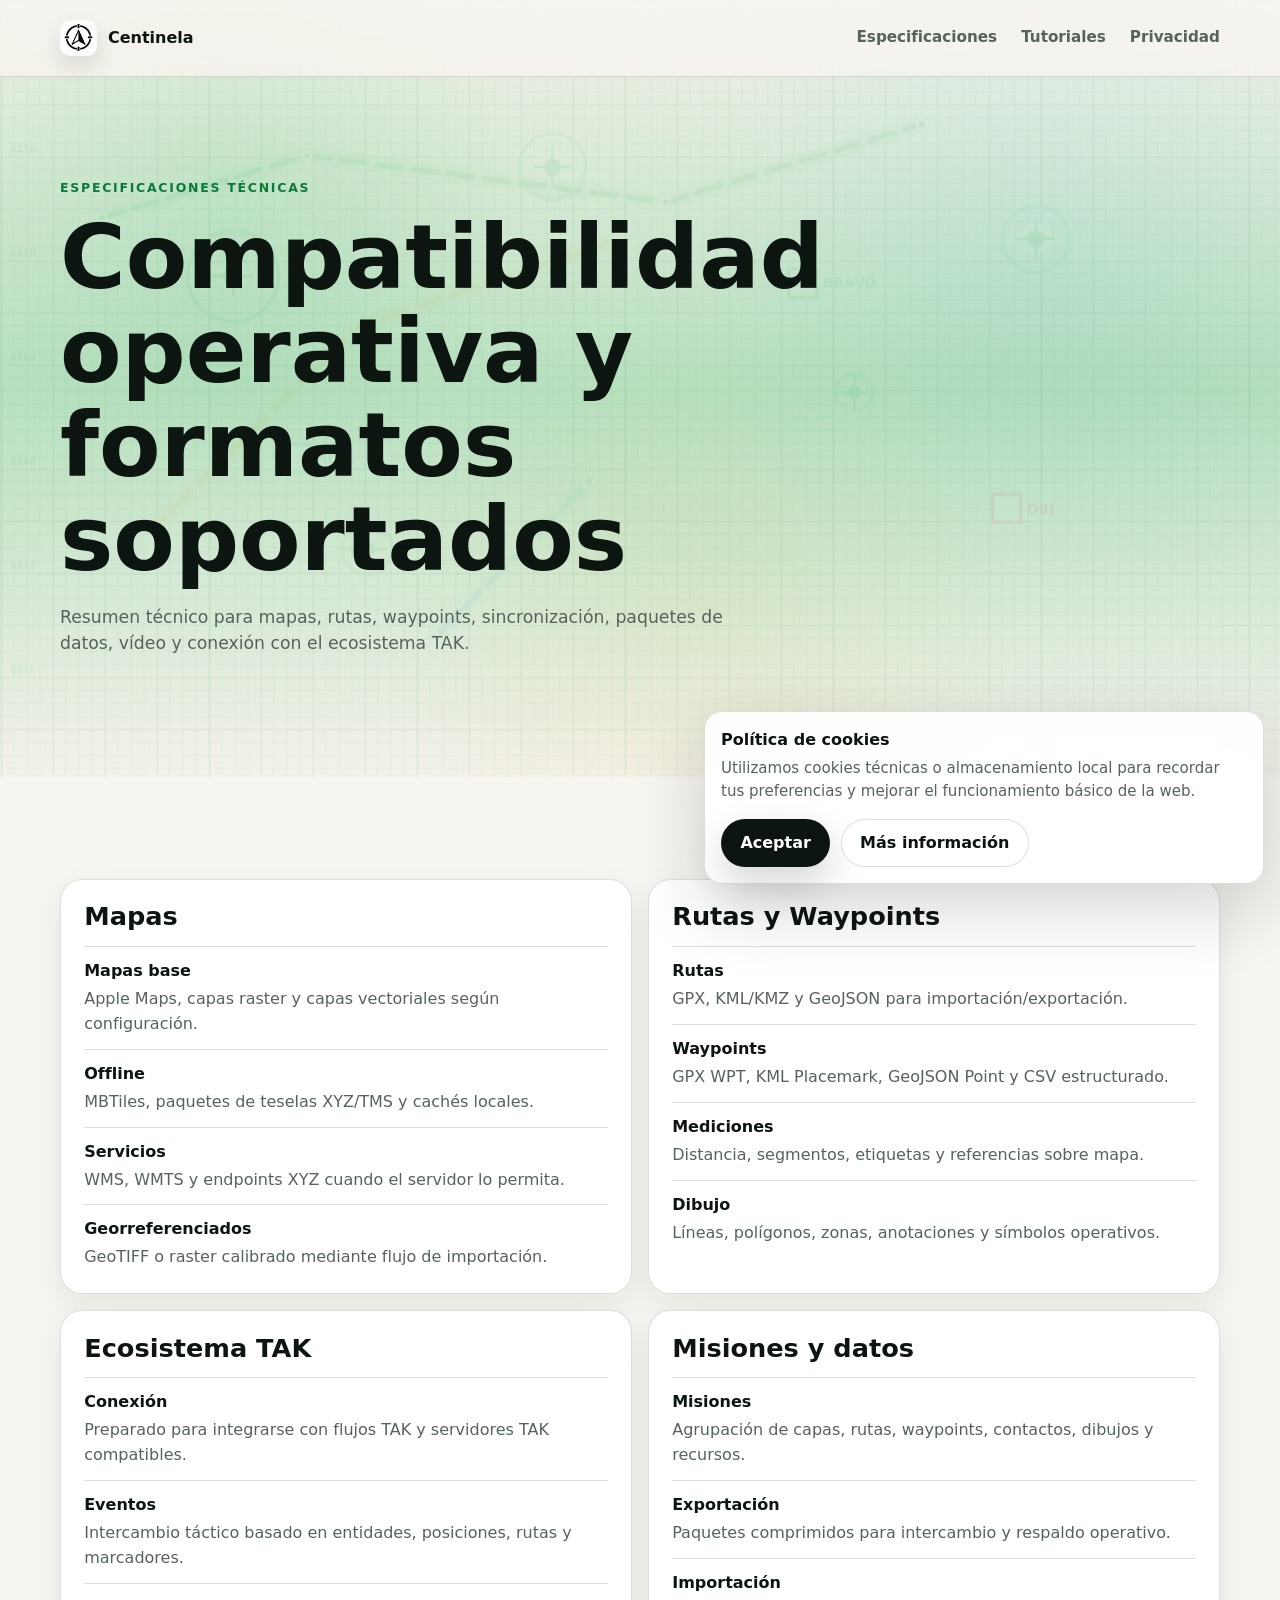
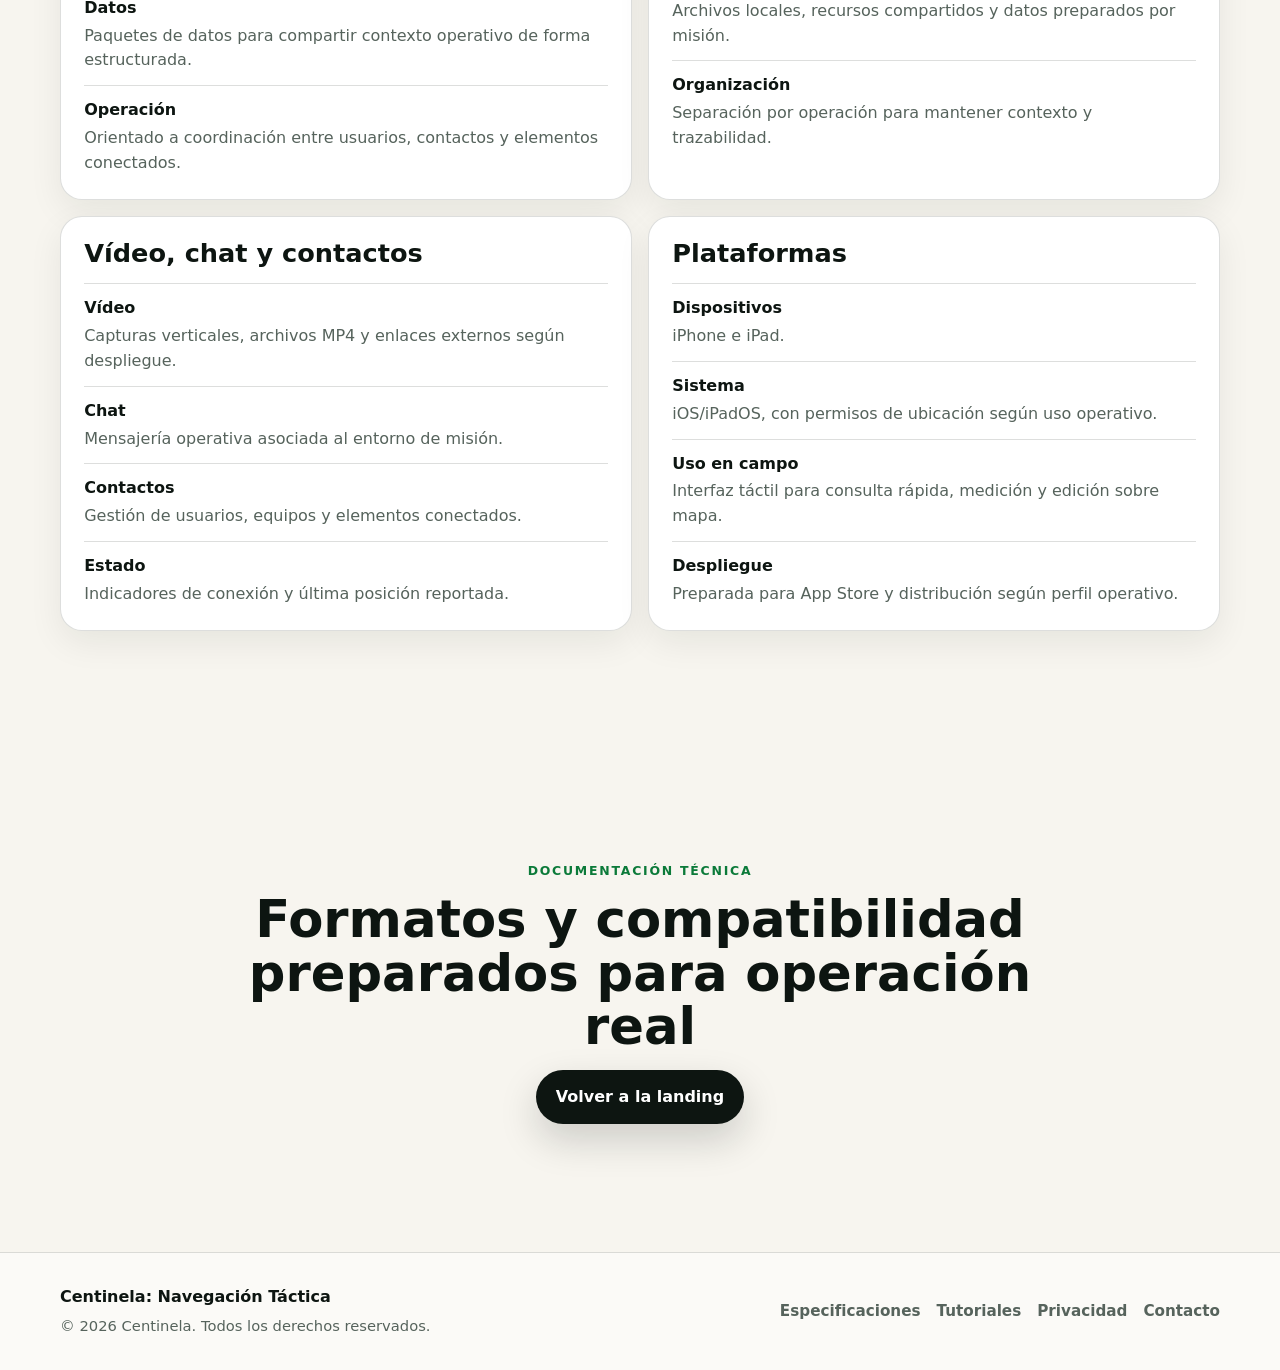
==== especificaciones.html @ a1e735e9 "Add cookie notice and mobile navigation" ====
<!doctype html>
<html lang="es">
  <head>
    <meta charset="utf-8" />
    <meta name="viewport" content="width=device-width, initial-scale=1" />
    <meta name="theme-color" content="#f7f5ef" />
    <title>Especificaciones técnicas | Centinela: Navegación Táctica</title>
    <meta
      name="description"
      content="Formatos de mapas, rutas, waypoints, paquetes de datos, vídeo, sincronización y conexión con el ecosistema TAK en Centinela."
    />
    <meta property="og:title" content="Especificaciones técnicas de Centinela" />
    <meta
      property="og:description"
      content="Compatibilidad técnica de mapas, rutas, waypoints, datos tácticos y ecosistema TAK."
    />
    <meta property="og:type" content="website" />
    <meta property="og:image" content="assets/images/centinela-app-icon.png" />
    <meta property="og:locale" content="es_ES" />
    <link rel="icon" href="assets/images/centinela-app-icon.png" type="image/png" />
    <link rel="apple-touch-icon" href="assets/icons/apple-touch-icon.png" />
    <link rel="stylesheet" href="styles.css" />
  </head>
  <body>
    <a class="skip-link" href="#contenido">Saltar al contenido principal</a>

    <header class="site-header">
      <nav class="nav shell" aria-label="Navegación principal">
        <a class="brand" href="index.html#inicio" aria-label="Centinela, inicio">
          <img src="assets/images/centinela-app-icon.png" alt="" />
          <span>Centinela</span>
        </a>
        <button class="menu-toggle" type="button" aria-controls="primary-navigation" aria-expanded="false">
          <span></span>
          <span></span>
          <span></span>
          <span class="visually-hidden">Abrir menú</span>
        </button>
        <div class="nav-links" id="primary-navigation">
          <a href="especificaciones.html" aria-current="page">Especificaciones</a>
          <a href="tutoriales.html">Tutoriales</a>
          <a href="privacidad.html">Privacidad</a>
        </div>
      </nav>
    </header>

    <main id="contenido">
      <section class="spec-hero" aria-labelledby="spec-title">
        <canvas id="tactical-grid" class="tactical-grid" aria-hidden="true"></canvas>
        <div class="hero-map" aria-hidden="true"></div>
        <div class="scanline" aria-hidden="true"></div>
        <div class="shell spec-hero-layout">
          <p class="eyebrow">Especificaciones técnicas</p>
          <h1 id="spec-title">Compatibilidad operativa y formatos soportados</h1>
          <p>
            Resumen técnico para mapas, rutas, waypoints, sincronización, paquetes de datos,
            vídeo y conexión con el ecosistema TAK.
          </p>
        </div>
      </section>

      <section class="section">
        <div class="shell specs-grid">
          <article class="spec-card">
            <h2>Mapas</h2>
            <dl>
              <div><dt>Mapas base</dt><dd>Apple Maps, capas raster y capas vectoriales según configuración.</dd></div>
              <div><dt>Offline</dt><dd>MBTiles, paquetes de teselas XYZ/TMS y cachés locales.</dd></div>
              <div><dt>Servicios</dt><dd>WMS, WMTS y endpoints XYZ cuando el servidor lo permita.</dd></div>
              <div><dt>Georreferenciados</dt><dd>GeoTIFF o raster calibrado mediante flujo de importación.</dd></div>
            </dl>
          </article>

          <article class="spec-card">
            <h2>Rutas y Waypoints</h2>
            <dl>
              <div><dt>Rutas</dt><dd>GPX, KML/KMZ y GeoJSON para importación/exportación.</dd></div>
              <div><dt>Waypoints</dt><dd>GPX WPT, KML Placemark, GeoJSON Point y CSV estructurado.</dd></div>
              <div><dt>Mediciones</dt><dd>Distancia, segmentos, etiquetas y referencias sobre mapa.</dd></div>
              <div><dt>Dibujo</dt><dd>Líneas, polígonos, zonas, anotaciones y símbolos operativos.</dd></div>
            </dl>
          </article>

          <article class="spec-card">
            <h2>Ecosistema TAK</h2>
            <dl>
              <div><dt>Conexión</dt><dd>Preparado para integrarse con flujos TAK y servidores TAK compatibles.</dd></div>
              <div><dt>Eventos</dt><dd>Intercambio táctico basado en entidades, posiciones, rutas y marcadores.</dd></div>
              <div><dt>Datos</dt><dd>Paquetes de datos para compartir contexto operativo de forma estructurada.</dd></div>
              <div><dt>Operación</dt><dd>Orientado a coordinación entre usuarios, contactos y elementos conectados.</dd></div>
            </dl>
          </article>

          <article class="spec-card">
            <h2>Misiones y datos</h2>
            <dl>
              <div><dt>Misiones</dt><dd>Agrupación de capas, rutas, waypoints, contactos, dibujos y recursos.</dd></div>
              <div><dt>Exportación</dt><dd>Paquetes comprimidos para intercambio y respaldo operativo.</dd></div>
              <div><dt>Importación</dt><dd>Archivos locales, recursos compartidos y datos preparados por misión.</dd></div>
              <div><dt>Organización</dt><dd>Separación por operación para mantener contexto y trazabilidad.</dd></div>
            </dl>
          </article>

          <article class="spec-card">
            <h2>Vídeo, chat y contactos</h2>
            <dl>
              <div><dt>Vídeo</dt><dd>Capturas verticales, archivos MP4 y enlaces externos según despliegue.</dd></div>
              <div><dt>Chat</dt><dd>Mensajería operativa asociada al entorno de misión.</dd></div>
              <div><dt>Contactos</dt><dd>Gestión de usuarios, equipos y elementos conectados.</dd></div>
              <div><dt>Estado</dt><dd>Indicadores de conexión y última posición reportada.</dd></div>
            </dl>
          </article>

          <article class="spec-card">
            <h2>Plataformas</h2>
            <dl>
              <div><dt>Dispositivos</dt><dd>iPhone e iPad.</dd></div>
              <div><dt>Sistema</dt><dd>iOS/iPadOS, con permisos de ubicación según uso operativo.</dd></div>
              <div><dt>Uso en campo</dt><dd>Interfaz táctil para consulta rápida, medición y edición sobre mapa.</dd></div>
              <div><dt>Despliegue</dt><dd>Preparada para App Store y distribución según perfil operativo.</dd></div>
            </dl>
          </article>
        </div>
      </section>

      <section class="final-cta">
        <div class="shell">
          <p class="eyebrow">Documentación técnica</p>
          <h2>Formatos y compatibilidad preparados para operación real</h2>
          <a class="button button-primary" href="index.html#inicio">Volver a la landing</a>
        </div>
      </section>
    </main>

    <footer class="site-footer" id="contacto">
      <div class="shell footer-grid">
        <div>
          <strong>Centinela: Navegación Táctica</strong>
          <p>© <span id="copyright-year"></span> Centinela. Todos los derechos reservados.</p>
        </div>
        <nav aria-label="Enlaces de pie de página">
          <a href="especificaciones.html">Especificaciones</a>
          <a href="tutoriales.html">Tutoriales</a>
          <a href="privacidad.html">Privacidad</a>
          <a href="mailto:contacto@example.com">Contacto</a>
        </nav>
      </div>
    </footer>

    <script src="script.js"></script>
  </body>
</html>
---- styles.css ----
:root {
  color-scheme: light;
  --bg: #f7f5ef;
  --surface: rgba(255, 255, 255, 0.86);
  --surface-solid: #ffffff;
  --text: #0d1511;
  --muted: #56635c;
  --line: rgba(16, 24, 20, 0.14);
  --green: #19b957;
  --green-dark: #0b7a39;
  --red: #f33452;
  --blue: #43bfe0;
  --yellow: #f1c844;
  --shadow: 0 24px 70px rgba(37, 45, 40, 0.16);
  --radius: 8px;
  --header-height: 76px;
}

* {
  box-sizing: border-box;
}

html {
  scroll-behavior: smooth;
}

body {
  margin: 0;
  background:
    radial-gradient(circle at 12% 0%, rgba(25, 185, 87, 0.14), transparent 28rem),
    radial-gradient(circle at 82% 10%, rgba(67, 191, 224, 0.14), transparent 30rem),
    var(--bg);
  color: var(--text);
  font-family:
    Inter, ui-sans-serif, system-ui, -apple-system, BlinkMacSystemFont, "Segoe UI", sans-serif;
  line-height: 1.55;
  letter-spacing: 0;
}

a {
  color: inherit;
}

button {
  font: inherit;
}

.skip-link {
  position: fixed;
  left: 1rem;
  top: 1rem;
  z-index: 100;
  transform: translateY(-150%);
  border: 1px solid var(--line);
  border-radius: var(--radius);
  background: var(--surface-solid);
  padding: 0.65rem 0.85rem;
}

.skip-link:focus {
  transform: translateY(0);
}

.visually-hidden {
  position: absolute;
  width: 1px;
  height: 1px;
  overflow: hidden;
  clip: rect(0 0 0 0);
  clip-path: inset(50%);
  white-space: nowrap;
}

.shell {
  width: min(1160px, calc(100% - 32px));
  margin-inline: auto;
}

.site-header {
  position: fixed;
  inset: 0 0 auto;
  z-index: 50;
  min-height: var(--header-height);
  border-bottom: 1px solid var(--line);
  background: rgba(247, 245, 239, 0.82);
  backdrop-filter: blur(20px);
}

.nav {
  position: relative;
  display: flex;
  min-height: var(--header-height);
  align-items: center;
  justify-content: space-between;
  gap: 1rem;
}

.brand {
  display: inline-flex;
  align-items: center;
  gap: 0.7rem;
  color: var(--text);
  font-weight: 850;
  text-decoration: none;
}

.brand img {
  width: 2.3rem;
  height: 2.3rem;
  border-radius: 10px;
  box-shadow: 0 10px 22px rgba(16, 24, 20, 0.12);
}

.nav-links {
  display: inline-flex;
  align-items: center;
  gap: clamp(0.8rem, 2vw, 1.5rem);
}

.nav-links a,
.site-footer a {
  color: var(--muted);
  font-size: 0.95rem;
  font-weight: 650;
  text-decoration: none;
}

.nav-links a:hover,
.site-footer a:hover {
  color: var(--text);
}

.menu-toggle {
  position: relative;
  display: none;
  width: 2.75rem;
  height: 2.75rem;
  align-items: center;
  justify-content: center;
  border: 1px solid var(--line);
  border-radius: 999px;
  background: var(--surface-solid);
  color: var(--text);
  cursor: pointer;
  box-shadow: 0 10px 22px rgba(16, 24, 20, 0.08);
}

.menu-toggle span:not(.visually-hidden) {
  position: absolute;
  width: 1.05rem;
  height: 2px;
  border-radius: 999px;
  background: currentColor;
  transition: transform 180ms ease, opacity 180ms ease;
}

.menu-toggle span:nth-child(1) {
  transform: translateY(-6px);
}

.menu-toggle span:nth-child(3) {
  transform: translateY(6px);
}

.menu-toggle[aria-expanded="true"] span:nth-child(1) {
  transform: rotate(45deg);
}

.menu-toggle[aria-expanded="true"] span:nth-child(2) {
  opacity: 0;
}

.menu-toggle[aria-expanded="true"] span:nth-child(3) {
  transform: rotate(-45deg);
}

.hero {
  position: relative;
  min-height: calc(150svh);
  overflow: hidden;
  padding-top: var(--header-height);
  isolation: isolate;
}

.hero-layout {
  position: static;
  min-height: calc(100svh - var(--header-height));
}


.spec-hero {
  position: relative;
  min-height: 68svh;
  overflow: hidden;
  padding-top: var(--header-height);
  isolation: isolate;
}

.tactical-grid,
.scanline {
  position: absolute;
  inset: 0;
  pointer-events: none;
}

.tactical-grid {
  z-index: -3;
  width: 100%;
  height: 100%;
}

.scanline {
  z-index: -1;
  background: linear-gradient(
    180deg,
    transparent,
    rgba(25, 185, 87, 0.28),
    transparent
  );
  mix-blend-mode: multiply;
  animation: scan 5.5s linear infinite;
}

.hero-map {
  position: absolute;
  inset: 0;
  z-index: -2;
  opacity: 0.9;
  background:
    radial-gradient(circle at 18% 26%, rgba(25, 185, 87, 0.12), transparent 18rem),
    radial-gradient(circle at 82% 36%, rgba(67, 191, 224, 0.1), transparent 22rem),
    radial-gradient(circle at 55% 78%, rgba(241, 200, 68, 0.1), transparent 20rem),
    #f3f1e9;
}

.hero-layout {
  display: grid;
  min-height: calc(100svh - var(--header-height));
  grid-template-columns: minmax(0, 0.95fr) minmax(330px, 0.78fr);
  align-items: center;
  gap: clamp(2rem, 5vw, 5rem);
  padding-block: clamp(4rem, 7vw, 6rem) 3rem;
}

.spec-hero-layout {
  display: grid;
  min-height: calc(68svh - var(--header-height));
  align-content: center;
  padding-block: clamp(4rem, 8vw, 7rem);
}

.spec-hero-layout h1 {
  max-width: 12ch;
}

.spec-hero-layout p:not(.eyebrow) {
  max-width: 62ch;
  color: var(--muted);
  font-size: clamp(1rem, 1.35vw, 1.18rem);
}

.eyebrow {
  margin: 0 0 0.75rem;
  color: var(--green-dark);
  font-size: 0.78rem;
  font-weight: 850;
  letter-spacing: 0.14em;
  text-transform: uppercase;
}

h1,
h2,
h3,
p {
  margin-top: 0;
}

h1,
h2,
h3 {
  line-height: 1.05;
}

h1 {
  max-width: 12ch;
  margin-bottom: 1.1rem;
  font-size: clamp(3.25rem, 7vw, 6.6rem);
  letter-spacing: 0;
}

h2 {
  margin-bottom: 1rem;
  font-size: clamp(2rem, 4vw, 4rem);
}

h3 {
  margin-bottom: 0.55rem;
  font-size: 1.12rem;
}

.hero-lead,
.section-copy p,
.section-heading p {
  color: var(--muted);
  font-size: clamp(1rem, 1.35vw, 1.17rem);
}

.hero-lead {
  max-width: 56ch;
}

.hero-actions {
  display: flex;
  flex-wrap: wrap;
  gap: 0.8rem;
  margin-top: 2rem;
}

.button {
  display: inline-flex;
  min-height: 3rem;
  align-items: center;
  justify-content: center;
  border: 1px solid transparent;
  border-radius: 999px;
  padding: 0.85rem 1.15rem;
  font-weight: 850;
  text-decoration: none;
  transition: transform 180ms ease, box-shadow 180ms ease;
}

.button:hover {
  transform: translateY(-2px);
}

.button:focus-visible,
.tutorial-card:focus-visible,
.menu-toggle:focus-visible,
.cookie-banner a:focus-visible,
.cookie-banner button:focus-visible {
  outline: 3px solid rgba(67, 191, 224, 0.48);
  outline-offset: 4px;
}

.button-primary {
  background: var(--text);
  color: #fff;
  box-shadow: 0 16px 38px rgba(16, 24, 20, 0.18);
}

.button-secondary {
  border-color: var(--line);
  background: var(--surface);
  color: var(--text);
}

.iphone {
  position: relative;
  border: 9px solid #121614;
  border-radius: 48px;
  background: #121614;
  box-shadow: var(--shadow);
}

.iphone::before {
  content: "";
  position: absolute;
  left: 50%;
  top: 0.65rem;
  z-index: 2;
  width: 30%;
  height: 1.45rem;
  border-radius: 999px;
  background: #121614;
  transform: translateX(-50%);
}

.iphone-screen {
  position: relative;
  overflow: hidden;
  min-height: 100%;
  border-radius: 38px;
  background: #f7f5ef;
}

.iphone-large {
  width: min(100%, 410px);
  margin-left: auto;
}

.iphone-large .iphone-screen {
  aspect-ratio: 9 / 19.5;
}

.screenshot-screen {
  display: grid;
  background: #f5f2ea;
}

.hero-video,
.app-screenshot {
  width: 100%;
  height: 100%;
  object-fit: cover;
  object-position: center;
  grid-area: 1 / 1;
}

.hero-video {
  background: #000;
}

.screenshot-fallback {
  display: none;
  grid-area: 1 / 1;
  align-content: center;
  justify-items: center;
  gap: 0.65rem;
  padding: 1.4rem;
  color: var(--text);
  text-align: center;
  background:
    linear-gradient(rgba(12, 122, 57, 0.09) 1px, transparent 1px),
    linear-gradient(90deg, rgba(12, 122, 57, 0.09) 1px, transparent 1px),
    #ece8dc;
  background-size: 32px 32px;
}

.is-missing-video .hero-video {
  display: none;
}

.is-missing-video .screenshot-fallback {
  display: grid;
}

.screenshot-fallback [data-icon] {
  width: 3rem;
  height: 3rem;
}

.screenshot-fallback small {
  max-width: 24ch;
  color: var(--muted);
}

.is-missing-image .app-screenshot {
  display: none;
}

.is-missing-image .screenshot-fallback {
  display: grid;
}

.app-map-screen {
  background:
    linear-gradient(28deg, transparent 0 47%, rgba(255, 255, 255, 0.94) 48% 51%, transparent 52%),
    linear-gradient(100deg, transparent 0 46%, rgba(255, 255, 255, 0.9) 47% 50%, transparent 51%),
    linear-gradient(148deg, transparent 0 45%, rgba(255, 255, 255, 0.74) 46% 49%, transparent 50%),
    linear-gradient(rgba(30, 54, 43, 0.07) 1px, transparent 1px),
    linear-gradient(90deg, rgba(30, 54, 43, 0.07) 1px, transparent 1px),
    #e9e4d8;
  background-size: 430px 430px, 360px 360px, 510px 510px, 36px 36px, 36px 36px, auto;
}

.ios-status {
  position: absolute;
  inset: 1.35rem 1.4rem auto;
  z-index: 3;
  display: flex;
  align-items: center;
  justify-content: space-between;
  color: #020403;
  font-size: 0.95rem;
}

.ios-status strong {
  font-size: 1.25rem;
}

.connection-card {
  position: absolute;
  left: 1rem;
  top: 4.4rem;
  z-index: 2;
  display: grid;
  min-width: 12rem;
  border: 1px solid rgba(16, 24, 20, 0.12);
  border-radius: 14px;
  background: rgba(255, 255, 255, 0.58);
  padding: 0.7rem 0.85rem;
  box-shadow: 0 8px 20px rgba(16, 24, 20, 0.06);
  backdrop-filter: blur(8px);
}

.connection-card strong {
  color: var(--green);
}

.unit {
  position: absolute;
  z-index: 3;
  display: grid;
  justify-items: center;
  gap: 0.25rem;
  font-size: 0.82rem;
}

.unit-enemy {
  right: 24%;
  top: 31%;
}

.unit-team {
  left: 21%;
  top: 56%;
}

.diamond,
.square {
  display: block;
  width: 1.95rem;
  aspect-ratio: 1;
  border: 2px solid #111;
}

.diamond {
  background: var(--red);
  transform: rotate(45deg);
}

.square {
  background: var(--blue);
}

.measure-line {
  position: absolute;
  left: 29%;
  top: 38%;
  z-index: 2;
  width: 2px;
  height: 20%;
  background: var(--red);
  transform: rotate(24deg);
  transform-origin: top;
}

.measure-line::before,
.measure-line::after {
  content: "";
  position: absolute;
  left: 50%;
  width: 0.7rem;
  aspect-ratio: 1;
  border: 3px solid #fff;
  border-radius: 50%;
  background: var(--red);
  transform: translateX(-50%);
}

.measure-line::before {
  top: -0.35rem;
}

.measure-line::after {
  bottom: -0.35rem;
}

.measure-line span {
  position: absolute;
  left: 0.9rem;
  top: 34%;
  color: var(--red);
  font-weight: 900;
  white-space: nowrap;
}

.zone {
  position: absolute;
  right: 20%;
  top: 44%;
  width: 28%;
  height: 20%;
  border: 4px solid var(--green);
  border-radius: 16px 16px 28px 16px;
  background: rgba(25, 185, 87, 0.24);
  transform: rotate(-4deg);
}

.route-yellow {
  position: absolute;
  right: 3%;
  top: 37%;
  width: 32%;
  height: 45%;
  border-right: 4px solid var(--yellow);
  border-bottom: 4px solid var(--yellow);
  border-radius: 0 0 22px 0;
}

.user-point {
  position: absolute;
  left: 52%;
  bottom: 21%;
  z-index: 3;
  width: 1.15rem;
  aspect-ratio: 1;
  border: 3px solid #fff;
  border-radius: 50%;
  background: #7045d9;
  box-shadow: 0 0 0 7px rgba(112, 69, 217, 0.18);
}

.quick-tools {
  position: absolute;
  left: 1rem;
  bottom: 8.2rem;
  z-index: 4;
  display: grid;
  width: 70%;
  grid-template-columns: repeat(2, 1fr);
  gap: 0.65rem;
}

.quick-tools button {
  display: grid;
  gap: 0.2rem;
  border: 0;
  background: transparent;
  color: #070a08;
  font-weight: 850;
}

.quick-tools button:last-child {
  grid-column: 1 / 3;
  justify-self: center;
}

.quick-tools [data-icon] {
  width: 2.2rem;
  height: 2.2rem;
  margin-inline: auto;
}

.app-tabs {
  position: absolute;
  left: 1.2rem;
  right: 1.2rem;
  bottom: 1.1rem;
  z-index: 5;
  display: grid;
  grid-template-columns: repeat(3, 1fr);
  border-radius: 34px;
  background: rgba(255, 255, 255, 0.78);
  padding: 0.45rem;
  box-shadow: 0 16px 34px rgba(16, 24, 20, 0.12);
  backdrop-filter: blur(18px);
}

.app-tabs span {
  display: grid;
  justify-items: center;
  gap: 0.15rem;
  border-radius: 26px;
  padding: 0.45rem 0.35rem;
  color: #070a08;
  font-size: 0.78rem;
  font-weight: 750;
}

.app-tabs .is-active {
  background: rgba(16, 24, 20, 0.1);
}

.app-tabs [data-icon] {
  width: 1.6rem;
  height: 1.6rem;
}

.section {
  scroll-margin-top: calc(var(--header-height) + 24px);
  padding-block: clamp(4.5rem, 8vw, 7rem);
}

.section-grid {
  display: grid;
  grid-template-columns: minmax(0, 1fr) minmax(280px, 0.72fr);
  align-items: center;
  gap: clamp(2rem, 6vw, 5rem);
}

.section-grid-reverse {
  grid-template-columns: minmax(280px, 0.78fr) minmax(0, 1fr);
}

.section-copy {
  max-width: 760px;
}

.section-heading {
  max-width: 820px;
  margin-bottom: 2rem;
}

.section-heading .button {
  margin-top: 0.8rem;
}

.app-panel {
  display: flex;
  align-items: center;
  gap: 1rem;
  border: 1px solid var(--line);
  border-radius: 24px;
  background: var(--surface);
  padding: 1rem;
  box-shadow: var(--shadow);
}

.app-panel img {
  width: 5rem;
  height: 5rem;
  border-radius: 20px;
}

.app-panel div {
  display: grid;
}

.app-panel strong {
  font-size: 1.35rem;
}

.app-panel span {
  color: var(--muted);
}

.tool-grid {
  display: grid;
  grid-template-columns: repeat(4, minmax(0, 1fr));
  gap: 1rem;
}

.tool-card {
  min-height: 210px;
  border: 1px solid var(--line);
  border-radius: 22px;
  background: var(--surface-solid);
  padding: 1.25rem;
  box-shadow: 0 12px 34px rgba(16, 24, 20, 0.07);
  transition: transform 180ms ease, box-shadow 180ms ease, border-color 180ms ease;
}

.tool-card:hover {
  transform: translateY(-5px);
  border-color: rgba(25, 185, 87, 0.35);
  box-shadow: 0 20px 44px rgba(16, 24, 20, 0.12);
}

.tool-card [data-icon] {
  width: 2.7rem;
  height: 2.7rem;
  margin-bottom: 1.25rem;
}

.tool-card p,
.tutorial-card small,
.site-footer p {
  color: var(--muted);
}

.tutorial-layout {
  display: grid;
  grid-template-columns: minmax(250px, 330px) minmax(0, 1fr);
  align-items: start;
  gap: clamp(1.25rem, 4vw, 3rem);
}

.tutorial-phone {
  position: sticky;
  top: calc(var(--header-height) + 24px);
  width: min(100%, 310px);
  margin-inline: auto;
}

.tutorial-phone .iphone-screen {
  aspect-ratio: 9 / 19.5;
  background: #070a08;
}

.tutorial-screen iframe,
.tutorial-screen video {
  display: block;
  width: 100%;
  height: 100%;
  border: 0;
  object-fit: cover;
}

.tutorial-video-poster {
  position: relative;
  display: block;
  width: 100%;
  height: 100%;
  border: 0;
  background: #070a08;
  cursor: pointer;
  padding: 0;
}

.tutorial-video-poster img {
  display: block;
  width: 100%;
  height: 100%;
  object-fit: cover;
  object-position: center;
}

.tutorial-video-poster::after {
  content: '';
  position: absolute;
  inset: 0;
  background: linear-gradient(180deg, transparent 58%, rgba(0, 0, 0, 0.22));
  pointer-events: none;
}

.tutorial-play-icon {
  position: absolute;
  left: 50%;
  top: 50%;
  z-index: 1;
  display: grid;
  width: 4.8rem;
  height: 4.8rem;
  place-items: center;
  transform: translate(-50%, -50%);
  border: 1px solid rgba(255, 255, 255, 0.72);
  border-radius: 50%;
  background: rgba(12, 18, 15, 0.66);
  box-shadow: 0 18px 46px rgba(0, 0, 0, 0.34);
  backdrop-filter: blur(10px);
}

.tutorial-play-icon::before {
  content: '';
  width: 0;
  height: 0;
  margin-left: 0.25rem;
  border-block: 0.85rem solid transparent;
  border-left: 1.25rem solid #ffffff;
}

.tutorial-video-poster:hover .tutorial-play-icon,
.tutorial-video-poster:focus-visible .tutorial-play-icon {
  background: rgba(12, 122, 57, 0.84);
  transform: translate(-50%, -50%) scale(1.04);
}

.tutorial-video-poster:focus-visible {
  outline: 3px solid rgba(25, 185, 87, 0.65);
  outline-offset: -3px;
}

.tutorial-list {
  display: grid;
  grid-template-columns: repeat(2, minmax(0, 1fr));
  gap: 0.75rem;
}

.tutorial-more {
  display: flex;
  justify-content: center;
  margin-top: 2rem;
}

.tutorial-page {
  position: relative;
  min-height: calc(100svh - var(--header-height));
  overflow: hidden;
  padding-top: var(--header-height);
  isolation: isolate;
}

.tutorial-page-shell {
  display: grid;
  gap: clamp(2rem, 5vw, 4rem);
  padding-block: clamp(3rem, 6vw, 5rem);
}

.tutorial-page-heading {
  max-width: 780px;
  margin-inline: auto;
  text-align: center;
}

.tutorial-page-heading h1 {
  max-width: none;
  margin-inline: auto;
}

.tutorial-page-heading p:not(.eyebrow) {
  max-width: 48ch;
  margin-inline: auto;
  color: var(--muted);
  font-size: clamp(1rem, 1.35vw, 1.17rem);
}

.tutorial-browser {
  display: grid;
  grid-template-columns: minmax(240px, 1fr) minmax(260px, 340px) minmax(240px, 1fr);
  grid-template-areas: "left phone right";
  align-items: center;
  gap: clamp(1rem, 3vw, 2rem);
}

.tutorial-menu {
  display: grid;
  gap: 0.75rem;
}

.tutorial-menu-left {
  grid-area: left;
}

.tutorial-menu-right {
  grid-area: right;
}

.tutorial-player {
  grid-area: phone;
}

.tutorial-player .tutorial-phone {
  position: relative;
  top: auto;
  width: min(100%, 330px);
  margin-inline: auto;
}

.tutorial-card {
  display: grid;
  grid-template-columns: auto 1fr;
  gap: 0.25rem 1rem;
  align-items: center;
  border: 1px solid var(--line);
  min-height: 122px;
  border-radius: 18px;
  background: var(--surface-solid);
  color: var(--text);
  cursor: pointer;
  padding: 0.85rem;
  text-align: left;
  box-shadow: 0 12px 30px rgba(16, 24, 20, 0.07);
  transition: transform 180ms ease, box-shadow 180ms ease, border-color 180ms ease;
}

.tutorial-card:hover {
  transform: translateY(-4px);
  border-color: rgba(25, 185, 87, 0.35);
  box-shadow: 0 18px 40px rgba(16, 24, 20, 0.12);
}

.tutorial-card.is-selected {
  border-color: rgba(25, 185, 87, 0.7);
  background: linear-gradient(135deg, #fff, rgba(25, 185, 87, 0.08));
  box-shadow: 0 18px 42px rgba(25, 185, 87, 0.16);
}

.tutorial-card [data-icon] {
  grid-row: 1 / 4;
  width: 2rem;
  height: 2rem;
}

.tutorial-card strong {
  line-height: 1.18;
  font-size: 0.98rem;
}

.tutorial-card small {
  font-size: 0.86rem;
}

.tutorial-card em {
  color: var(--green-dark);
  font-size: 0.82rem;
  font-style: normal;
  font-weight: 850;
}

.video-placeholder,
.tutorial-placeholder {
  display: grid;
  height: 100%;
  align-content: center;
  justify-items: center;
  gap: 0.7rem;
  padding: 1.5rem;
  background:
    linear-gradient(rgba(255, 255, 255, 0.05) 1px, transparent 1px),
    linear-gradient(90deg, rgba(255, 255, 255, 0.05) 1px, transparent 1px),
    #060908;
  background-size: 30px 30px;
  color: #fff;
  text-align: center;
}

.video-placeholder [data-icon],
.tutorial-placeholder [data-icon] {
  width: 3rem;
  height: 3rem;
  color: #fff;
}

.video-placeholder small,
.tutorial-placeholder small {
  max-width: 24ch;
  color: rgba(255, 255, 255, 0.68);
}

.platform-devices {
  position: relative;
  min-height: 390px;
}

.ipad-mini {
  position: absolute;
  inset: 9% auto auto 0;
  width: 72%;
  height: 280px;
  overflow: hidden;
  border: 10px solid #151816;
  border-radius: 32px;
  background: #151816;
  box-shadow: var(--shadow);
  z-index: 1;
}

.ipad-mini .app-map-screen,
.iphone-small .app-map-screen,
.apple-watch .app-map-screen {
  width: 100%;
  height: 100%;
}

.ipad-screenshot,
.iphone-screenshot,
.watch-screenshot {
  display: block;
  width: 100%;
  height: 100%;
  object-fit: cover;
  object-position: center;
}

.iphone-small {
  position: absolute;
  inset: auto 0 0 auto;
  width: 31%;
  min-width: 150px;
  z-index: 3;
}

.iphone-small .iphone-screen {
  aspect-ratio: 9 / 19.5;
}

.apple-watch {
  position: absolute;
  inset: auto auto 9% 6%;
  width: 29%;
  min-width: 124px;
  max-width: 158px;
  aspect-ratio: 1;
  border: 3px solid #1a1a1a;
  border-radius: 28px;
  background: #1a1a1a;
  box-shadow: var(--shadow), inset 0 0 0 1px rgba(255, 255, 255, 0.1);
  overflow: hidden;
  z-index: 2;
}

.apple-watch::before {
  content: '';
  position: absolute;
  inset: 0;
  z-index: 1;
  border: 4px solid #0d0d0d;
  border-radius: 24px;
  pointer-events: none;
}

.apple-watch-screen {
  position: relative;
  width: 100%;
  height: 100%;
  display: flex;
  align-items: center;
  justify-content: center;
  overflow: hidden;
  background: #111715;
  color: #ffffff;
  font-size: 12px;
  text-align: center;
  border-radius: 24px;
}

.final-cta {
  position: relative;
  overflow: hidden;
  scroll-margin-top: calc(var(--header-height) + 24px);
  padding-block: clamp(5rem, 10vw, 8rem);
  text-align: center;
}

.final-cta img {
  width: 5.5rem;
  height: 5.5rem;
  border-radius: 22px;
  margin-bottom: 1.2rem;
  box-shadow: 0 16px 36px rgba(16, 24, 20, 0.15);
}

.final-cta h2 {
  max-width: 850px;
  margin-inline: auto;
}

.specs-grid {
  display: grid;
  grid-template-columns: repeat(2, minmax(0, 1fr));
  gap: 1rem;
}

.tutorial-hero .spec-hero-layout h1 {
  max-width: 10ch;
}

.tutorial-index {
  padding-bottom: clamp(2.5rem, 5vw, 4rem);
}

.tutorial-category-grid {
  display: grid;
  grid-template-columns: repeat(4, minmax(0, 1fr));
  gap: 1rem;
}

.tutorial-index-card {
  display: grid;
  min-height: 190px;
  align-content: start;
  gap: 0.65rem;
  border: 1px solid var(--line);
  border-radius: 22px;
  background: var(--surface-solid);
  padding: 1.15rem;
  text-decoration: none;
  box-shadow: 0 12px 34px rgba(16, 24, 20, 0.07);
  transition: transform 180ms ease, box-shadow 180ms ease, border-color 180ms ease;
}

.tutorial-index-card:hover {
  transform: translateY(-5px);
  border-color: rgba(25, 185, 87, 0.35);
  box-shadow: 0 20px 44px rgba(16, 24, 20, 0.12);
}

.tutorial-index-card:focus-visible {
  outline: 3px solid rgba(67, 191, 224, 0.48);
  outline-offset: 4px;
}

.tutorial-index-card [data-icon] {
  width: 2.6rem;
  height: 2.6rem;
}

.tutorial-index-card strong {
  font-size: 1.1rem;
  line-height: 1.15;
}

.tutorial-index-card small {
  color: var(--muted);
  font-size: 0.92rem;
}

.tutorial-catalog {
  scroll-margin-top: calc(var(--header-height) + 24px);
}

.tutorial-catalog + .tutorial-catalog {
  padding-top: 0;
}

.tutorial-detail-grid {
  display: grid;
  grid-template-columns: repeat(2, minmax(0, 1fr));
  gap: 1rem;
}

.tutorial-detail-card {
  display: grid;
  grid-template-columns: auto minmax(0, 1fr);
  gap: 1rem;
  border: 1px solid var(--line);
  border-radius: 22px;
  background: var(--surface-solid);
  padding: clamp(1rem, 3vw, 1.45rem);
  box-shadow: 0 12px 34px rgba(16, 24, 20, 0.07);
}

.tutorial-detail-card [data-icon] {
  width: 2.3rem;
  height: 2.3rem;
  margin-top: 0.2rem;
}

.tutorial-detail-card h3 {
  margin-bottom: 0.6rem;
  font-size: clamp(1.2rem, 2vw, 1.55rem);
}

.tutorial-detail-card p:not(.tutorial-tag),
.tutorial-detail-card li {
  color: var(--muted);
}

.tutorial-detail-card ol {
  display: grid;
  gap: 0.45rem;
  margin: 1rem 0 0;
  padding-left: 1.2rem;
}

.tutorial-tag {
  width: fit-content;
  margin-bottom: 0.65rem;
  border: 1px solid rgba(25, 185, 87, 0.26);
  border-radius: 999px;
  background: rgba(25, 185, 87, 0.1);
  color: var(--green-dark);
  padding: 0.2rem 0.55rem;
  font-size: 0.76rem;
  font-weight: 850;
  text-transform: uppercase;
}

.spec-card {
  border: 1px solid var(--line);
  border-radius: 22px;
  background: var(--surface-solid);
  padding: clamp(1rem, 3vw, 1.45rem);
  box-shadow: 0 12px 34px rgba(16, 24, 20, 0.07);
}

.spec-card h2 {
  margin-bottom: 1rem;
  font-size: clamp(1.35rem, 2vw, 1.8rem);
}

.spec-card dl {
  display: grid;
  gap: 0.75rem;
  margin: 0;
}

.spec-card div {
  border-top: 1px solid var(--line);
  padding-top: 0.75rem;
}

.spec-card dt {
  margin-bottom: 0.2rem;
  color: var(--text);
  font-weight: 850;
}

.spec-card dd {
  margin: 0;
  color: var(--muted);
}

.privacy-hero .spec-hero-layout h1 {
  max-width: 11ch;
}

.privacy-layout {
  display: grid;
  grid-template-columns: minmax(0, 1fr);
  gap: 1rem;
  max-width: 900px;
}

.privacy-card h2 {
  margin-bottom: 0.8rem;
  font-size: clamp(1.35rem, 2vw, 1.8rem);
}

.privacy-card p,
.privacy-card li {
  color: var(--muted);
}

.privacy-card p:last-child,
.privacy-card ul:last-child {
  margin-bottom: 0;
}

.privacy-card ul {
  display: grid;
  gap: 0.55rem;
  margin: 1rem 0 0;
  padding-left: 1.2rem;
}

.privacy-updated {
  margin-bottom: 1rem;
  color: var(--green-dark);
  font-size: 0.88rem;
  font-weight: 850;
}

.privacy-note {
  border-color: rgba(25, 185, 87, 0.32);
  background: linear-gradient(135deg, #fff, rgba(25, 185, 87, 0.08));
}

.site-footer {
  border-top: 1px solid var(--line);
  padding-block: 2rem;
  background: rgba(255, 255, 255, 0.5);
}

.footer-grid {
  display: flex;
  align-items: center;
  justify-content: space-between;
  gap: 1rem;
}

.site-footer p {
  margin: 0.35rem 0 0;
  font-size: 0.92rem;
}

.site-footer nav {
  display: flex;
  flex-wrap: wrap;
  gap: 1rem;
}

.cookie-banner {
  position: fixed;
  right: 1rem;
  bottom: 1rem;
  z-index: 80;
  display: grid;
  width: min(560px, calc(100% - 2rem));
  gap: 1rem;
  border: 1px solid var(--line);
  border-radius: 18px;
  background: rgba(255, 255, 255, 0.94);
  padding: 1rem;
  box-shadow: 0 24px 70px rgba(16, 24, 20, 0.18);
  backdrop-filter: blur(18px);
}

.cookie-banner[hidden] {
  display: none;
}

.cookie-banner p {
  margin: 0;
  color: var(--muted);
  font-size: 0.94rem;
}

.cookie-banner strong {
  display: block;
  margin-bottom: 0.25rem;
  color: var(--text);
  font-size: 1rem;
}

.cookie-actions {
  display: flex;
  flex-wrap: wrap;
  gap: 0.65rem;
}

.cookie-actions .button {
  min-height: 2.65rem;
  padding-block: 0.65rem;
}

.reveal {
  opacity: 0;
  transform: translateY(18px);
  transition: opacity 600ms ease, transform 600ms ease;
}

.reveal.is-visible {
  opacity: 1;
  transform: translateY(0);
}

@keyframes scan {
  from {
    transform: translateY(-100%);
  }

  to {
    transform: translateY(100%);
  }
}

[data-icon] {
  display: inline-block;
  color: #050706;
  background: currentColor;
  -webkit-mask: var(--icon) center / contain no-repeat;
  mask: var(--icon) center / contain no-repeat;
}

[data-icon="map"] {
  --icon: url("data:image/svg+xml,%3Csvg viewBox='0 0 64 64' xmlns='http://www.w3.org/2000/svg'%3E%3Cpath d='M8 15l14-7 20 7 14-7v41l-14 7-20-7-14 7V15zm14-7v41m20-34v41' fill='none' stroke='black' stroke-width='5' stroke-linejoin='round'/%3E%3C/svg%3E");
}

[data-icon="layers"] {
  --icon: url("data:image/svg+xml,%3Csvg viewBox='0 0 64 64' xmlns='http://www.w3.org/2000/svg'%3E%3Cpath d='M32 6L7 18l25 12 25-12L32 6zm-18 24l18 9 18-9M14 42l18 9 18-9' fill='none' stroke='black' stroke-width='5' stroke-linecap='round' stroke-linejoin='round'/%3E%3C/svg%3E");
}

[data-icon="record"] {
  --icon: url("data:image/svg+xml,%3Csvg viewBox='0 0 64 64' xmlns='http://www.w3.org/2000/svg'%3E%3Ccircle cx='32' cy='32' r='19' fill='none' stroke='black' stroke-width='6'/%3E%3Ccircle cx='32' cy='32' r='7' fill='black'/%3E%3C/svg%3E");
}

[data-icon="routes"] {
  --icon: url("data:image/svg+xml,%3Csvg viewBox='0 0 64 64' xmlns='http://www.w3.org/2000/svg'%3E%3Cpath d='M18 18c0 8 28 8 28 19' fill='none' stroke='black' stroke-width='5' stroke-linecap='round'/%3E%3Ccircle cx='16' cy='16' r='6' fill='none' stroke='black' stroke-width='5'/%3E%3Ccircle cx='48' cy='46' r='6' fill='none' stroke='black' stroke-width='5'/%3E%3C/svg%3E");
}

[data-icon="waypoint"] {
  --icon: url("data:image/svg+xml,%3Csvg viewBox='0 0 64 64' xmlns='http://www.w3.org/2000/svg'%3E%3Cpath d='M32 13v29' stroke='black' stroke-width='5' stroke-linecap='round'/%3E%3Cellipse cx='32' cy='45' rx='20' ry='8' fill='none' stroke='black' stroke-width='5'/%3E%3Ccircle cx='32' cy='13' r='6' fill='black'/%3E%3C/svg%3E");
}

[data-icon="draw"] {
  --icon: url("data:image/svg+xml,%3Csvg viewBox='0 0 64 64' xmlns='http://www.w3.org/2000/svg'%3E%3Cpath d='M20 52l12-40 12 40M25 36h14' fill='none' stroke='black' stroke-width='6' stroke-linecap='round' stroke-linejoin='round'/%3E%3C/svg%3E");
}

[data-icon="measure"] {
  --icon: url("data:image/svg+xml,%3Csvg viewBox='0 0 64 64' xmlns='http://www.w3.org/2000/svg'%3E%3Crect x='10' y='22' width='44' height='20' rx='4' fill='none' stroke='black' stroke-width='5'/%3E%3Cpath d='M18 22v8m7-8v6m7-6v8m7-8v6m7-6v8' stroke='black' stroke-width='4' stroke-linecap='round'/%3E%3C/svg%3E");
}

[data-icon="video"] {
  --icon: url("data:image/svg+xml,%3Csvg viewBox='0 0 64 64' xmlns='http://www.w3.org/2000/svg'%3E%3Crect x='10' y='18' width='32' height='28' rx='6' fill='none' stroke='black' stroke-width='6'/%3E%3Cpath d='M42 27l12-7v24l-12-7z' fill='black'/%3E%3C/svg%3E");
}

[data-icon="sync"] {
  --icon: url("data:image/svg+xml,%3Csvg viewBox='0 0 64 64' xmlns='http://www.w3.org/2000/svg'%3E%3Cpath d='M49 21a20 20 0 00-31-2l-5 5m0 0h15m-15 0V9m2 34a20 20 0 0031 2l5-5m0 0H36m15 0v15' fill='none' stroke='black' stroke-width='5' stroke-linecap='round' stroke-linejoin='round'/%3E%3C/svg%3E");
}

[data-icon="contacts"] {
  --icon: url("data:image/svg+xml,%3Csvg viewBox='0 0 64 64' xmlns='http://www.w3.org/2000/svg'%3E%3Ccircle cx='24' cy='23' r='7' fill='none' stroke='black' stroke-width='5'/%3E%3Ccircle cx='43' cy='21' r='6' fill='none' stroke='black' stroke-width='5'/%3E%3Cpath d='M10 51c1-10 8-15 15-15s14 5 15 15M35 38c8 0 15 4 17 13' fill='none' stroke='black' stroke-width='5' stroke-linecap='round'/%3E%3C/svg%3E");
}

[data-icon="chat"] {
  --icon: url("data:image/svg+xml,%3Csvg viewBox='0 0 64 64' xmlns='http://www.w3.org/2000/svg'%3E%3Cpath d='M12 29c0-11 9-19 21-19s21 8 21 19-9 19-21 19c-4 0-8-1-11-2L10 53l5-12c-2-3-3-7-3-12z' fill='none' stroke='black' stroke-width='5' stroke-linejoin='round'/%3E%3C/svg%3E");
}

[data-icon="package"] {
  --icon: url("data:image/svg+xml,%3Csvg viewBox='0 0 64 64' xmlns='http://www.w3.org/2000/svg'%3E%3Cpath d='M32 6l22 12v28L32 58 10 46V18L32 6zm0 0v24m22-12L32 30 10 18m12-6l22 12' fill='none' stroke='black' stroke-width='5' stroke-linejoin='round'/%3E%3C/svg%3E");
}

[data-icon="medevac"] {
  --icon: url("data:image/svg+xml,%3Csvg viewBox='0 0 64 64' xmlns='http://www.w3.org/2000/svg'%3E%3Cpath d='M26 8h12v18h18v12H38v18H26V38H8V26h18V8z' fill='black'/%3E%3C/svg%3E");
}

[data-icon="grid"] {
  --icon: url("data:image/svg+xml,%3Csvg viewBox='0 0 64 64' xmlns='http://www.w3.org/2000/svg'%3E%3Cg fill='black'%3E%3Crect x='8' y='8' width='12' height='12' rx='2'/%3E%3Crect x='26' y='8' width='12' height='12' rx='2'/%3E%3Crect x='44' y='8' width='12' height='12' rx='2'/%3E%3Crect x='8' y='26' width='12' height='12' rx='2'/%3E%3Crect x='26' y='26' width='12' height='12' rx='2'/%3E%3Crect x='44' y='26' width='12' height='12' rx='2'/%3E%3Crect x='8' y='44' width='12' height='12' rx='2'/%3E%3Crect x='26' y='44' width='12' height='12' rx='2'/%3E%3Crect x='44' y='44' width='12' height='12' rx='2'/%3E%3C/g%3E%3C/svg%3E");
}

[data-icon="settings"] {
  --icon: url("data:image/svg+xml,%3Csvg viewBox='0 0 64 64' xmlns='http://www.w3.org/2000/svg'%3E%3Cpath d='M28 6h8l3 8 8-2 5 7-5 7 5 6-5 7-8-2-3 8h-8l-3-8-8 2-5-7 5-6-5-7 5-7 8 2 3-8zm4 18a8 8 0 100 16 8 8 0 000-16z' fill='black'/%3E%3C/svg%3E");
}

@media (max-width: 980px) {
  .hero-layout,
  .section-grid,
  .section-grid-reverse,
  .tutorial-layout {
    grid-template-columns: 1fr;
  }

  .specs-grid {
    grid-template-columns: 1fr;
  }

  .tutorial-category-grid,
  .tutorial-detail-grid {
    grid-template-columns: repeat(2, minmax(0, 1fr));
  }

  .iphone-large {
    margin-inline: auto;
  }

  .tool-grid {
    grid-template-columns: repeat(2, minmax(0, 1fr));
  }

  .tutorial-browser {
    grid-template-columns: minmax(0, 1fr) minmax(250px, 330px);
    grid-template-areas:
      "phone phone"
      "left right";
    align-items: start;
  }

  .tutorial-phone {
    position: relative;
    top: auto;
  }

  .menu-toggle {
    display: inline-flex;
  }

  .nav-links {
    position: absolute;
    right: 0;
    top: calc(100% - 0.35rem);
    display: grid;
    width: min(280px, calc(100vw - 24px));
    gap: 0.25rem;
    border: 1px solid var(--line);
    border-radius: 18px;
    background: rgba(255, 255, 255, 0.96);
    padding: 0.55rem;
    box-shadow: 0 22px 56px rgba(16, 24, 20, 0.16);
    opacity: 0;
    pointer-events: none;
    transform: translateY(-8px);
    transition: opacity 180ms ease, transform 180ms ease, visibility 180ms ease;
    visibility: hidden;
  }

  .nav-links.is-open {
    opacity: 1;
    pointer-events: auto;
    transform: translateY(0);
    visibility: visible;
  }

  .nav-links a {
    border-radius: 12px;
    padding: 0.85rem;
  }

  .nav-links a:hover,
  .nav-links a[aria-current="page"] {
    background: rgba(25, 185, 87, 0.1);
  }
}

@media (max-width: 640px) {
  :root {
    --header-height: 68px;
  }

  .shell {
    width: min(100% - 24px, 1160px);
  }

  .brand span {
    max-width: 9.5rem;
    overflow: hidden;
    text-overflow: ellipsis;
    white-space: nowrap;
  }

  h1 {
    font-size: clamp(2.7rem, 15vw, 4.4rem);
  }

  .hero-actions .button {
    width: 100%;
  }

  .cookie-banner {
    right: 0.75rem;
    bottom: 0.75rem;
    width: calc(100% - 1.5rem);
  }

  .cookie-actions .button {
    width: 100%;
  }

  .iphone-large,
  .tutorial-phone {
    width: min(100%, 330px);
  }

  .tool-grid,
  .tutorial-list,
  .tutorial-menu,
  .tutorial-category-grid,
  .tutorial-detail-grid {
    grid-template-columns: 1fr;
  }

  .tutorial-browser {
    grid-template-columns: 1fr;
    grid-template-areas:
      "phone"
      "left"
      "right";
  }

  .tutorial-index-card {
    min-height: auto;
  }

  .tutorial-detail-card {
    grid-template-columns: 1fr;
  }

  .tool-card {
    min-height: auto;
  }

  .platform-devices {
    min-height: 390px;
  }

  .ipad-mini {
    width: 84%;
    height: 232px;
  }

  .iphone-small {
    width: 37%;
    min-width: 132px;
  }

  .apple-watch {
    inset: auto auto 22% 0;
    width: 34%;
    min-width: 118px;
  }

  .footer-grid {
    align-items: flex-start;
    flex-direction: column;
  }
}

@media (prefers-reduced-motion: reduce) {
  *,
  *::before,
  *::after {
    scroll-behavior: auto !important;
    transition-duration: 0.01ms !important;
    animation-duration: 0.01ms !important;
  }
}
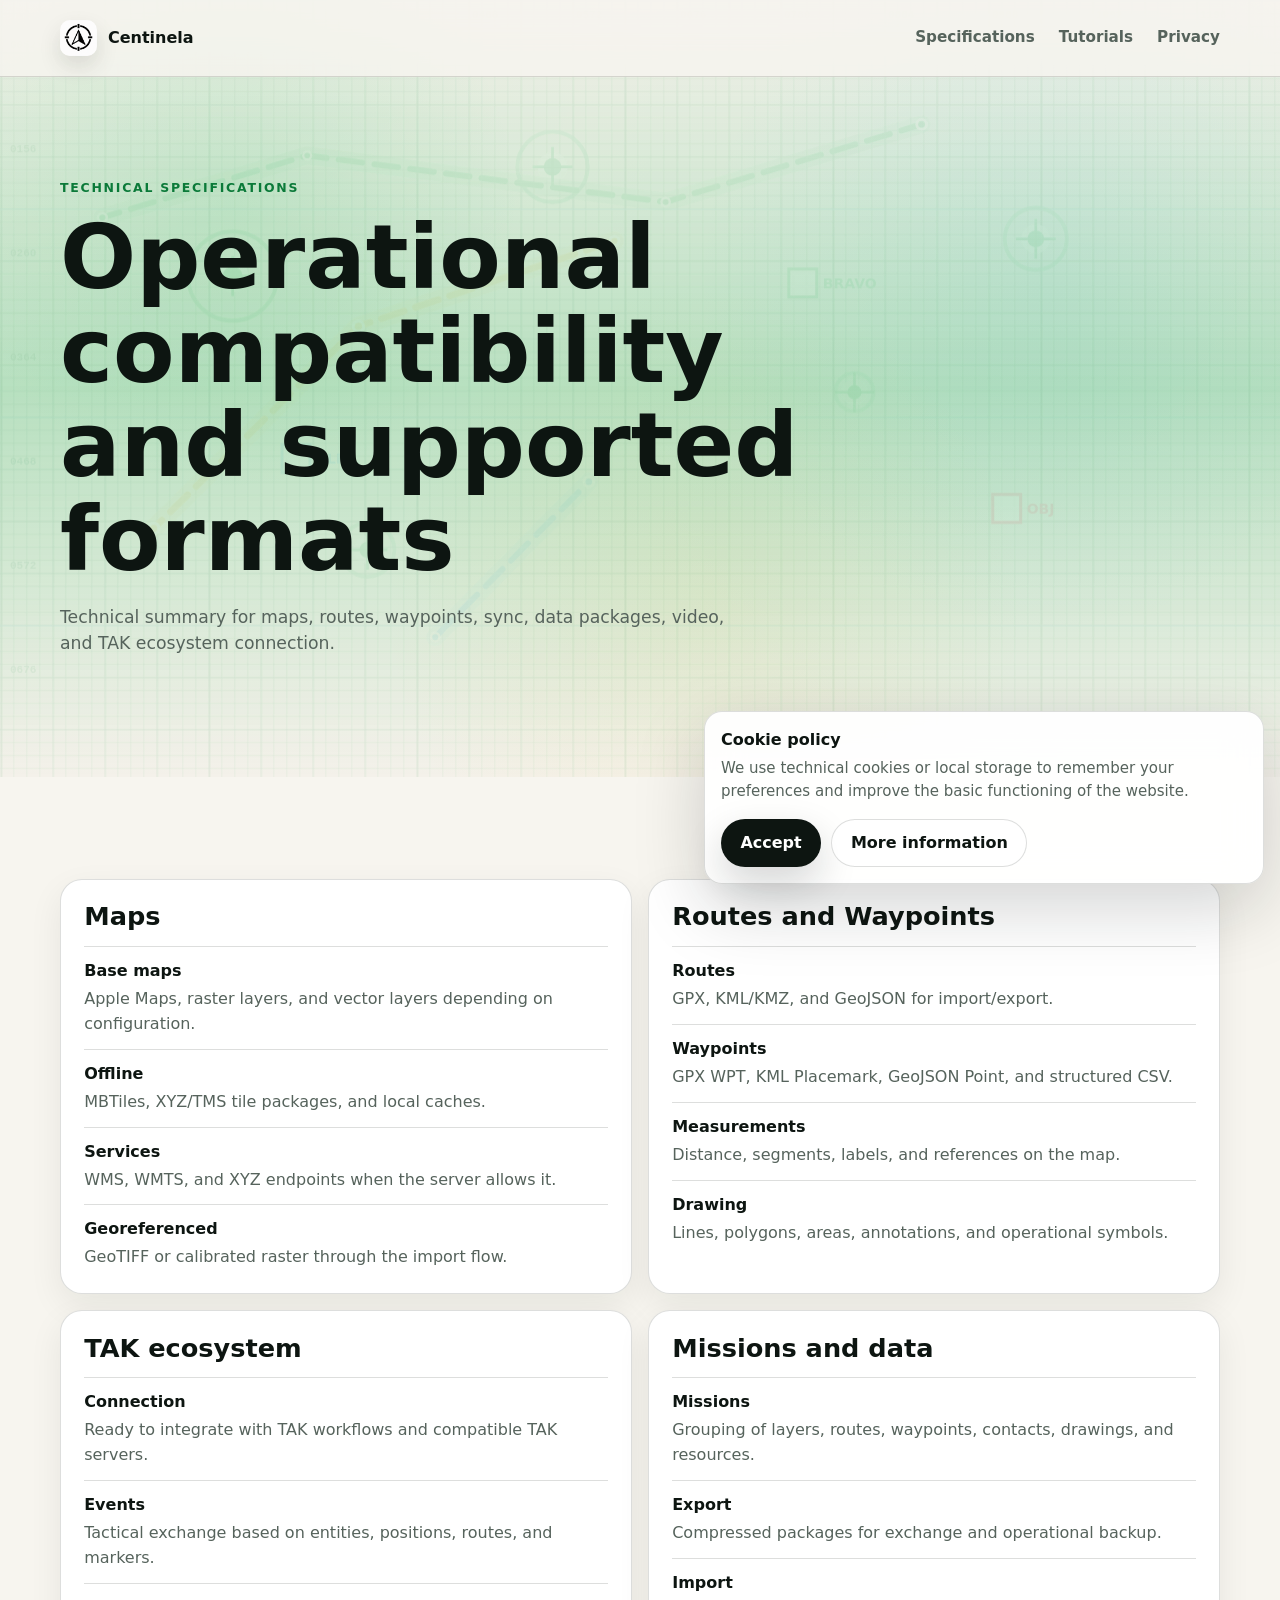
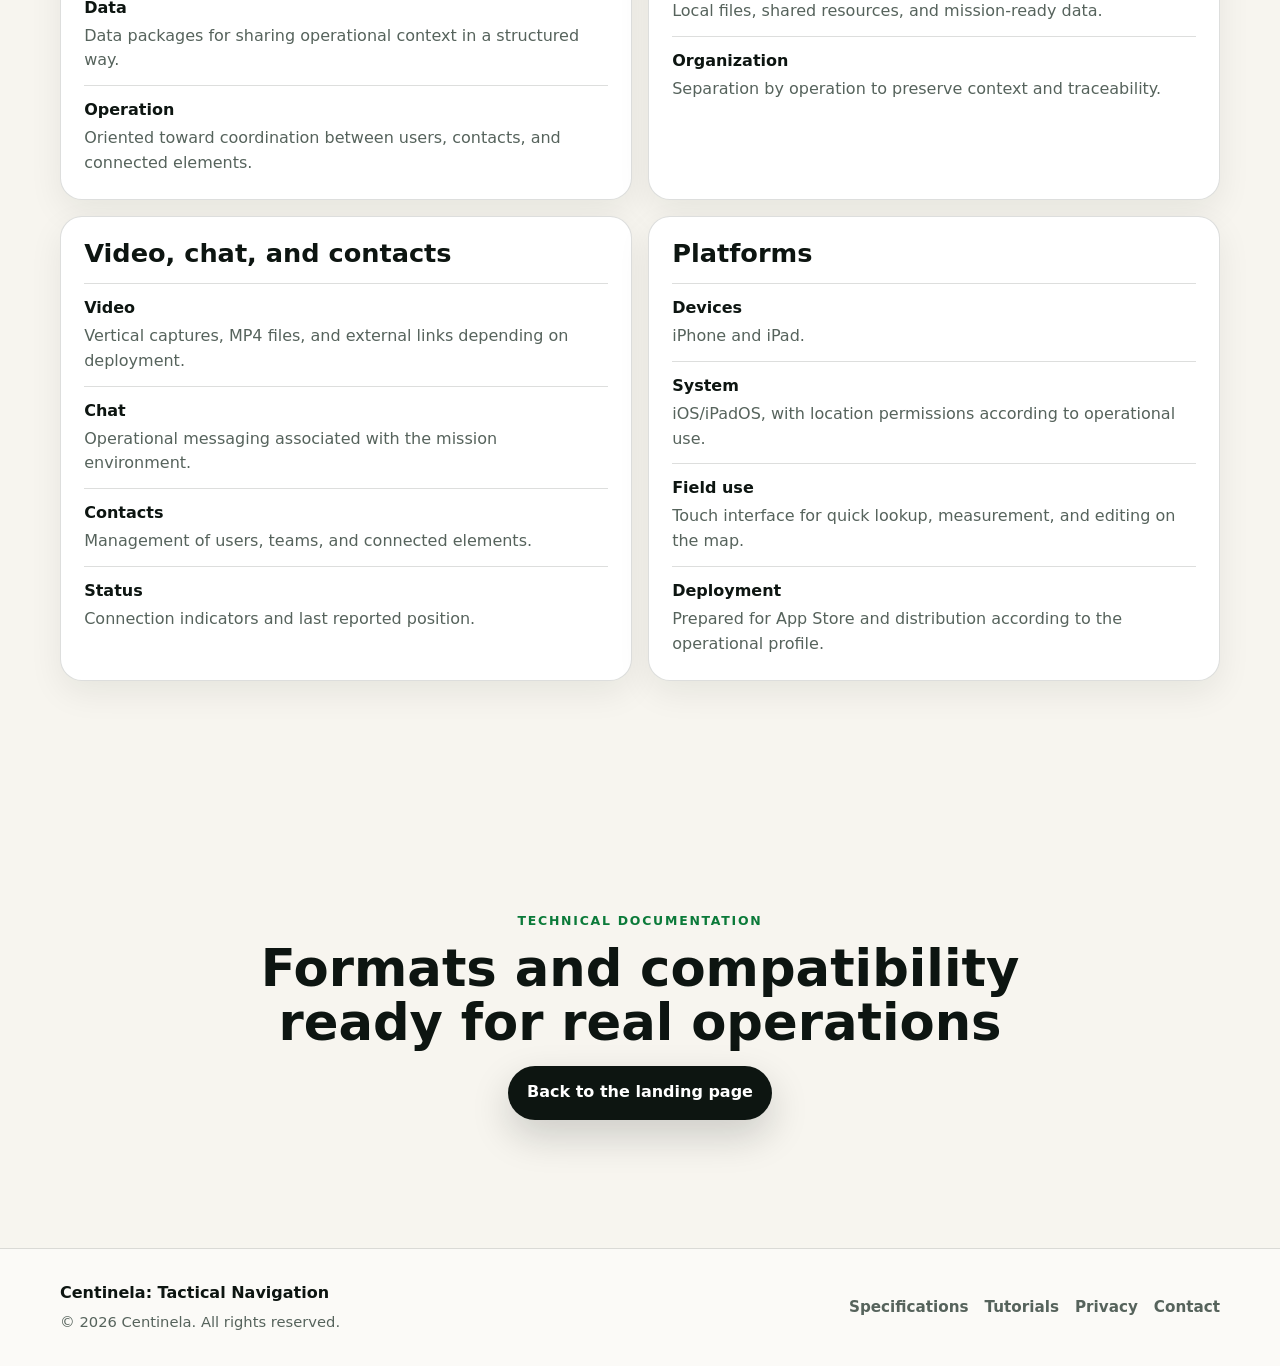
==== commit aefacc99: "Add automatic multilingual translations" ====
--- a/especificaciones.html
+++ b/especificaciones.html
@@ -147,6 +147,7 @@
       </div>
     </footer>
 
+    <script src="i18n.js"></script>
     <script src="script.js"></script>
   </body>
 </html>
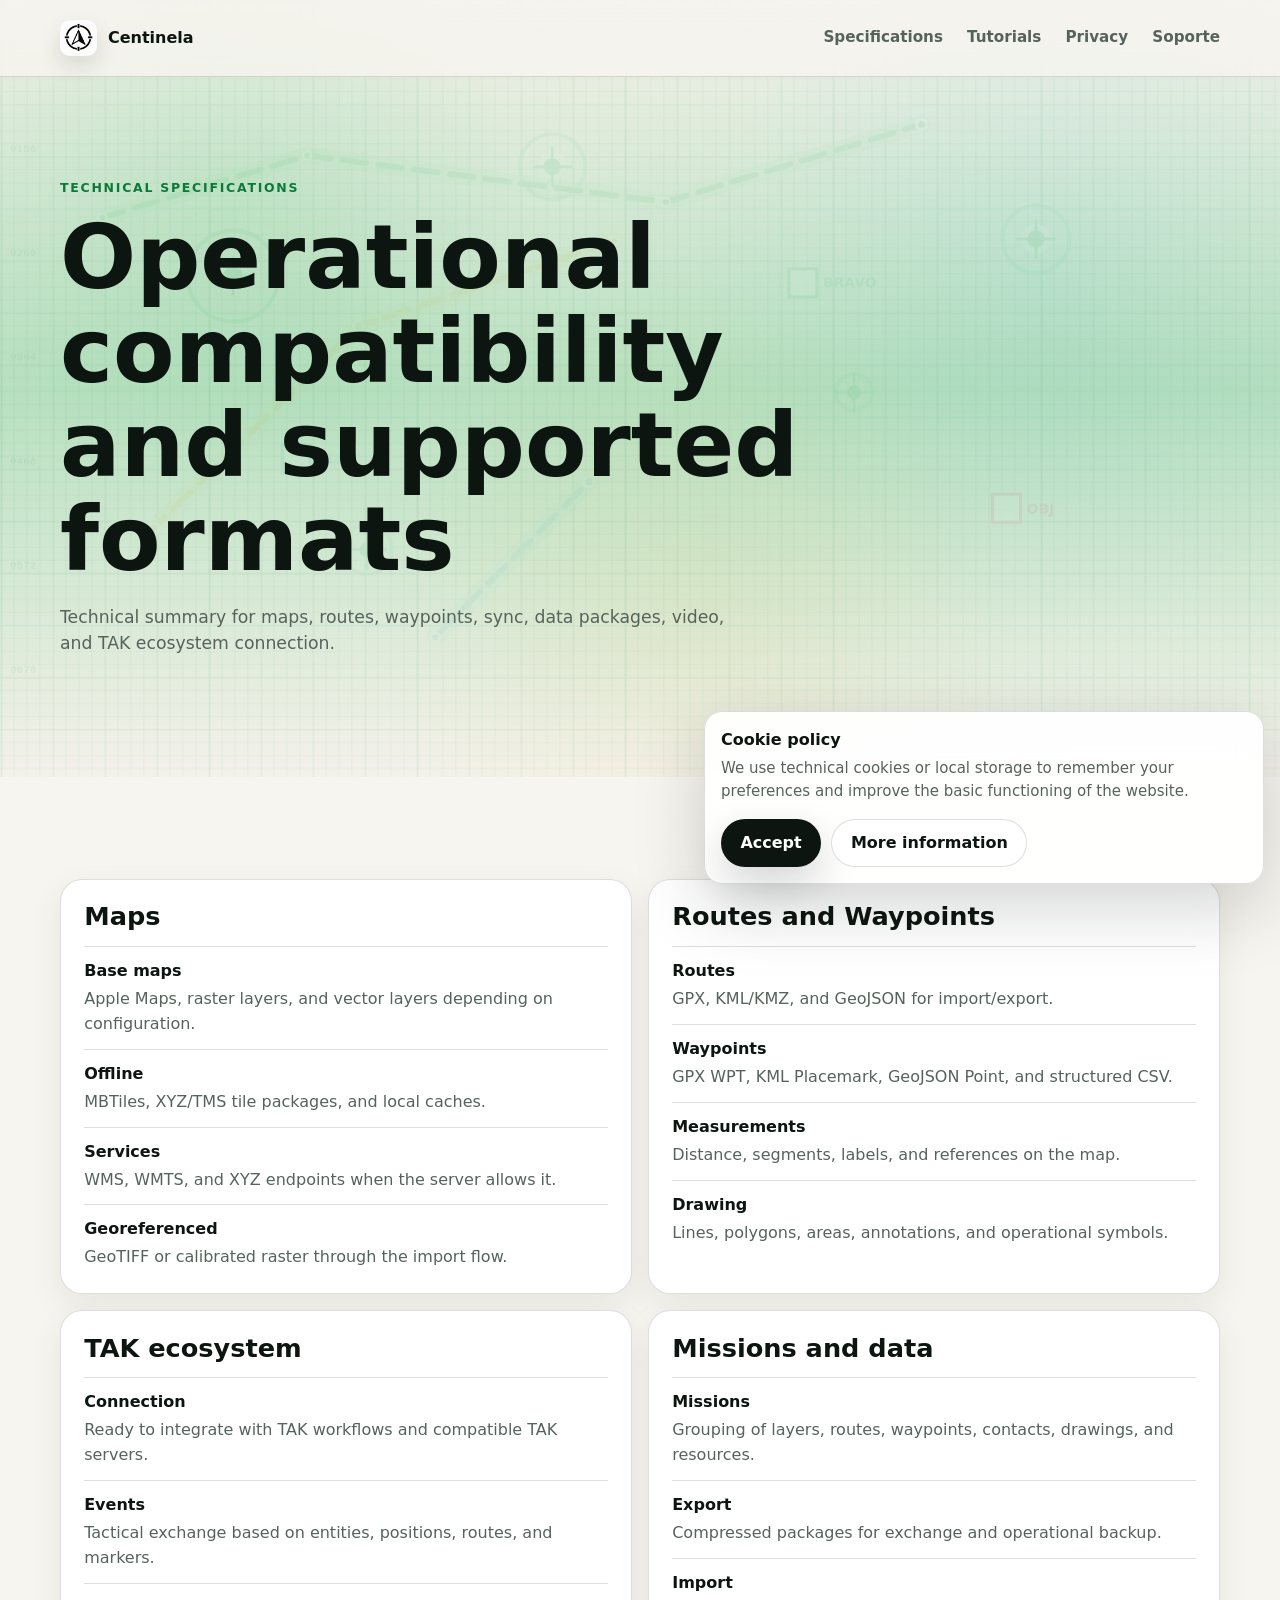
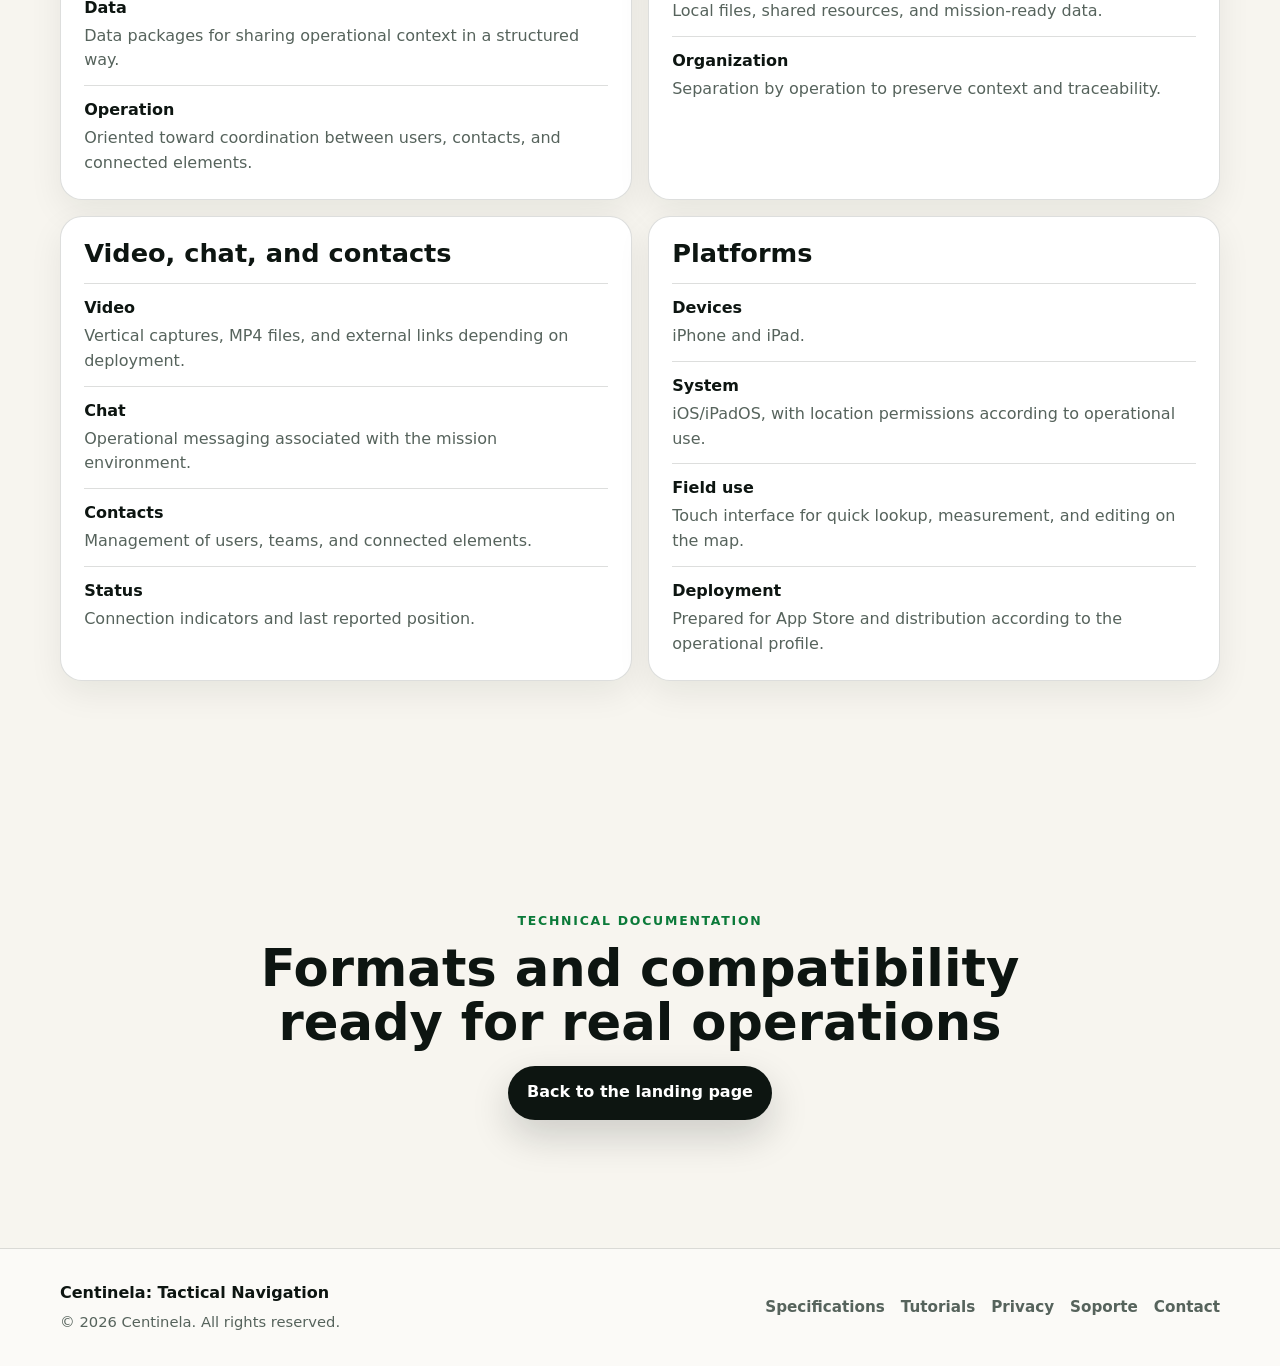
==== commit b46478aa: "Add support page required by App Store Co-Authored-By: Claude Opus 4.8 <noreply@anthropic.com>" ====
--- a/especificaciones.html
+++ b/especificaciones.html
@@ -40,6 +40,7 @@
           <a href="especificaciones.html" aria-current="page">Especificaciones</a>
           <a href="tutoriales.html">Tutoriales</a>
           <a href="privacidad.html">Privacidad</a>
+          <a href="soporte.html">Soporte</a>
         </div>
       </nav>
     </header>
@@ -142,6 +143,7 @@
           <a href="especificaciones.html">Especificaciones</a>
           <a href="tutoriales.html">Tutoriales</a>
           <a href="privacidad.html">Privacidad</a>
+          <a href="soporte.html">Soporte</a>
           <a href="mailto:contacto@example.com">Contacto</a>
         </nav>
       </div>
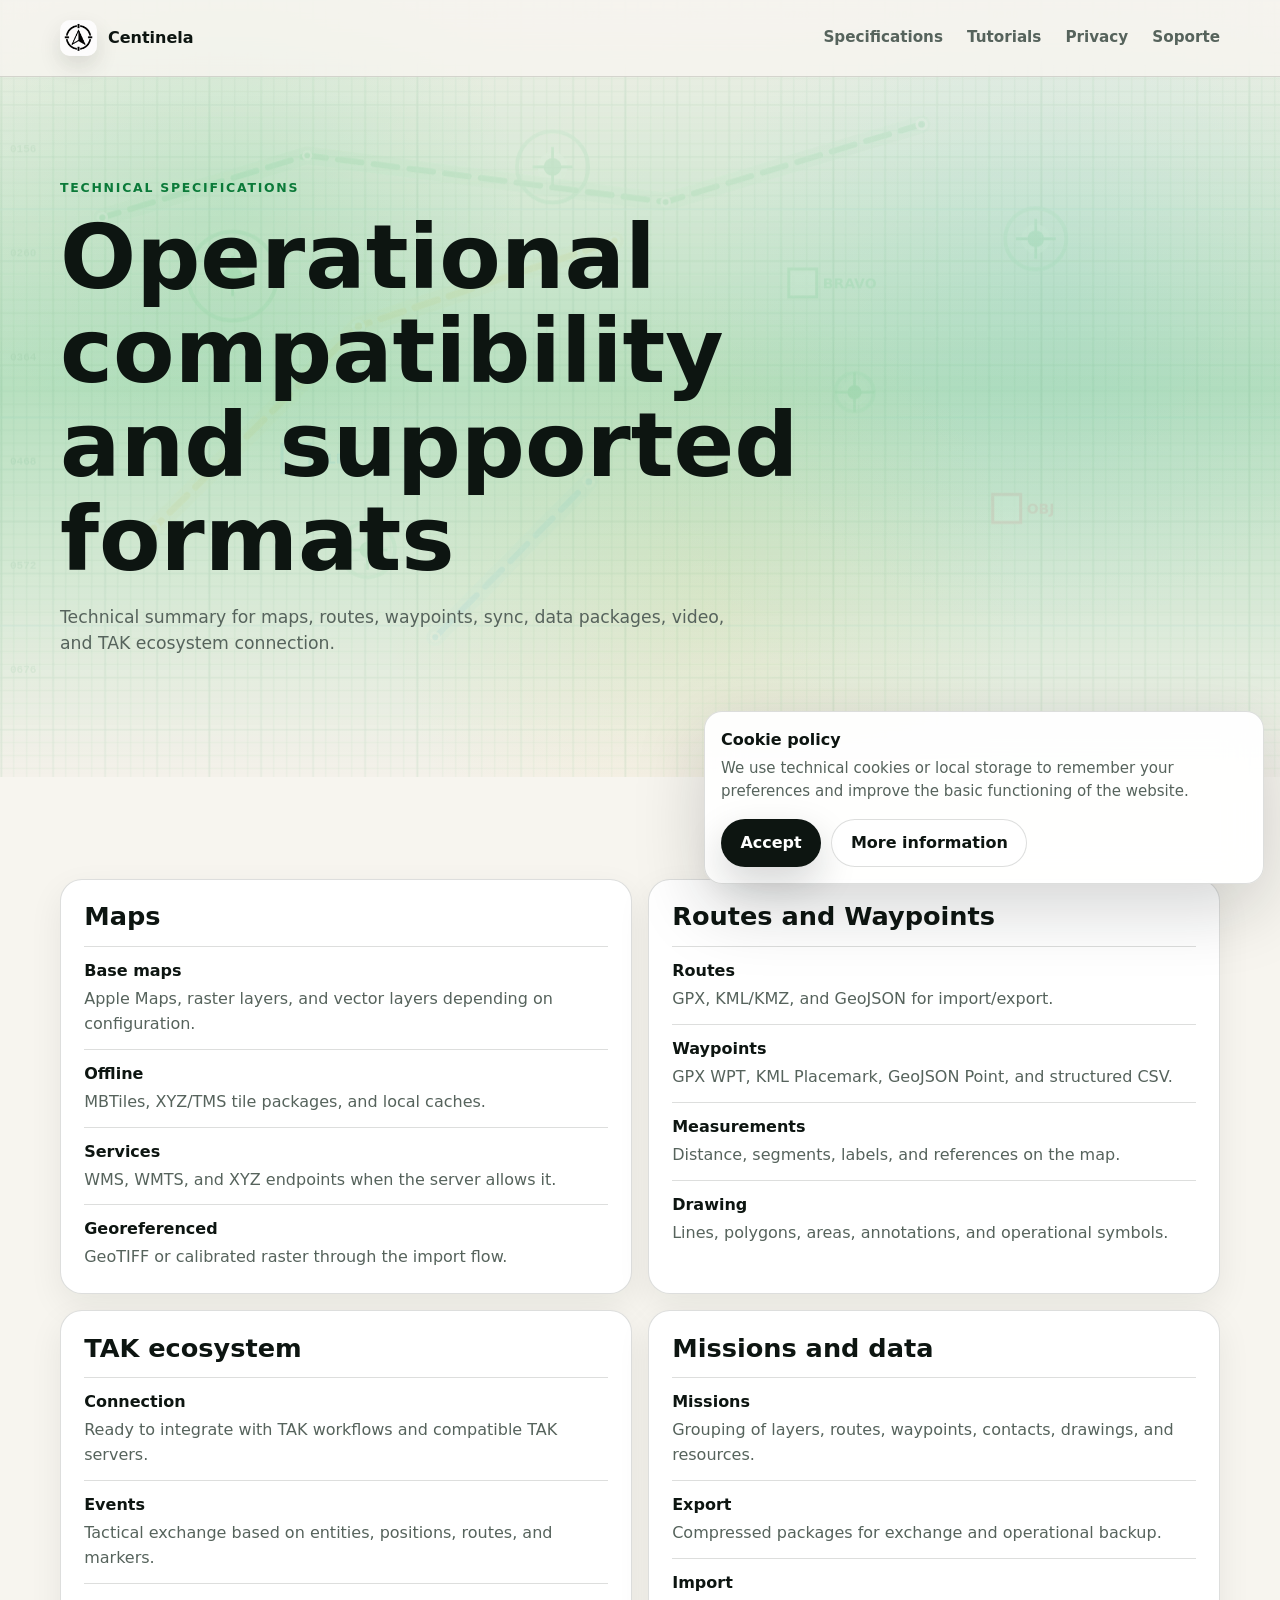
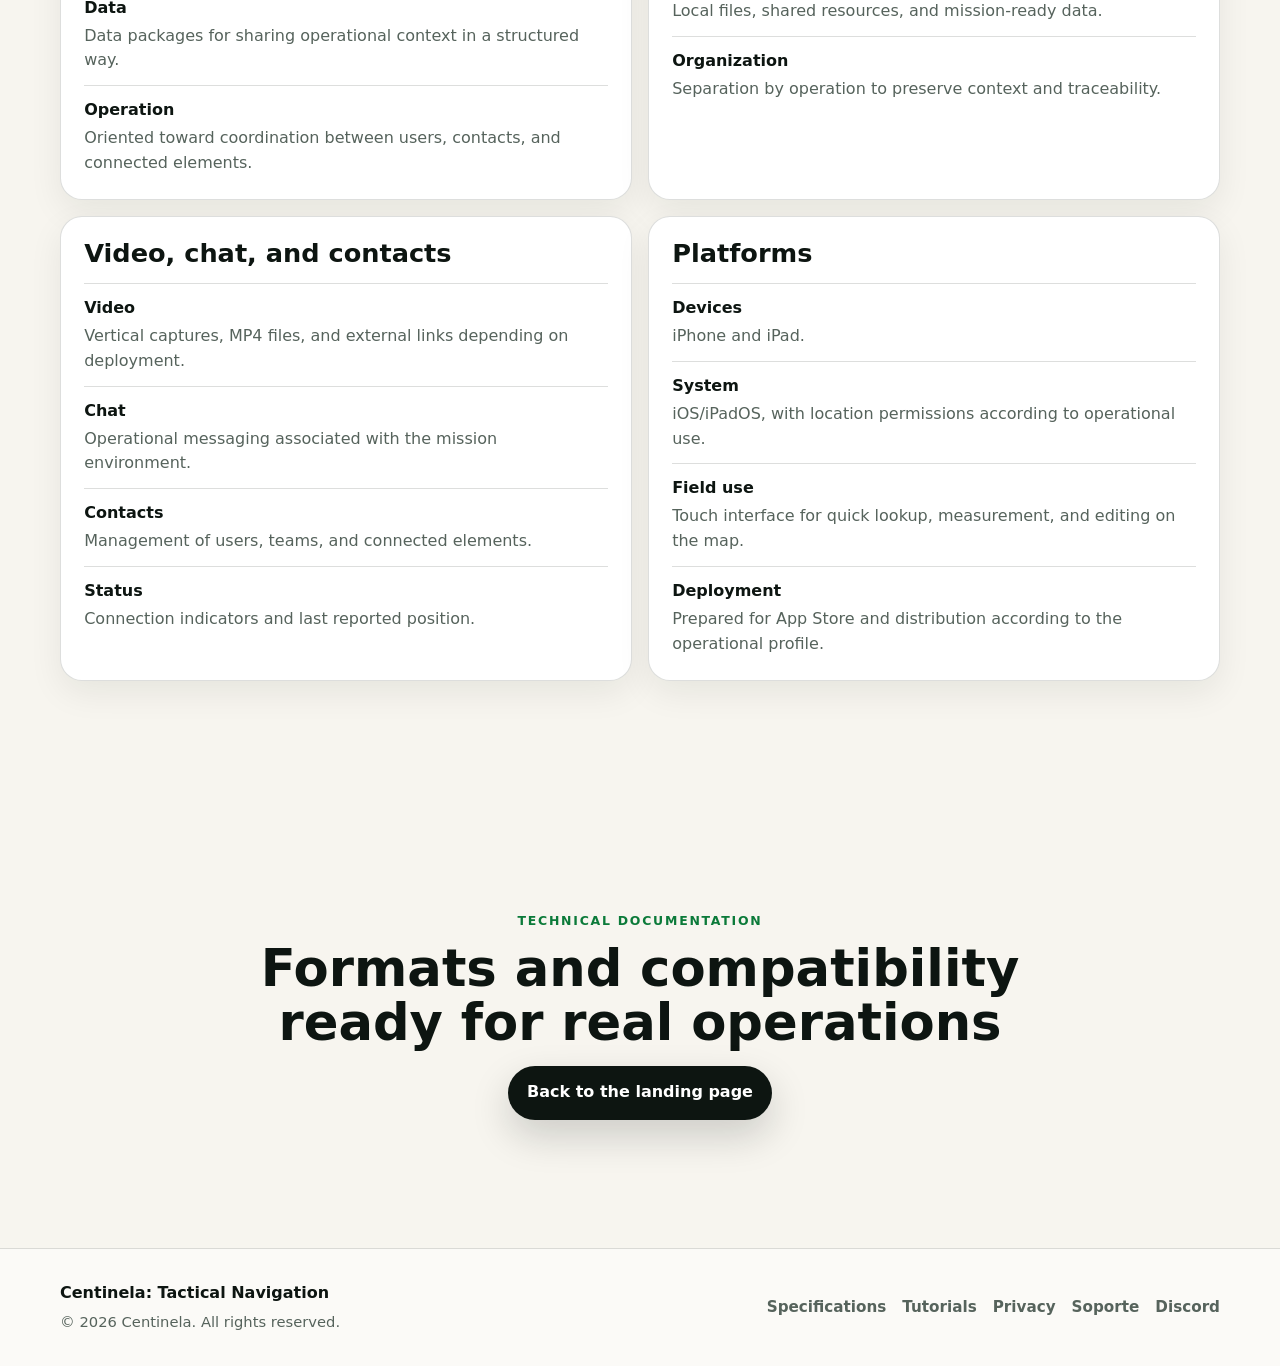
==== commit 86c1ab87: "Replace contact email with Discord server across site Co-Authored-By: Claude Opus 4.8 <noreply@anthr" ====
--- a/especificaciones.html
+++ b/especificaciones.html
@@ -144,7 +144,7 @@
           <a href="tutoriales.html">Tutoriales</a>
           <a href="privacidad.html">Privacidad</a>
           <a href="soporte.html">Soporte</a>
-          <a href="mailto:contacto@example.com">Contacto</a>
+          <a href="https://discord.gg/jWzjWPPz" target="_blank" rel="noopener">Discord</a>
         </nav>
       </div>
     </footer>
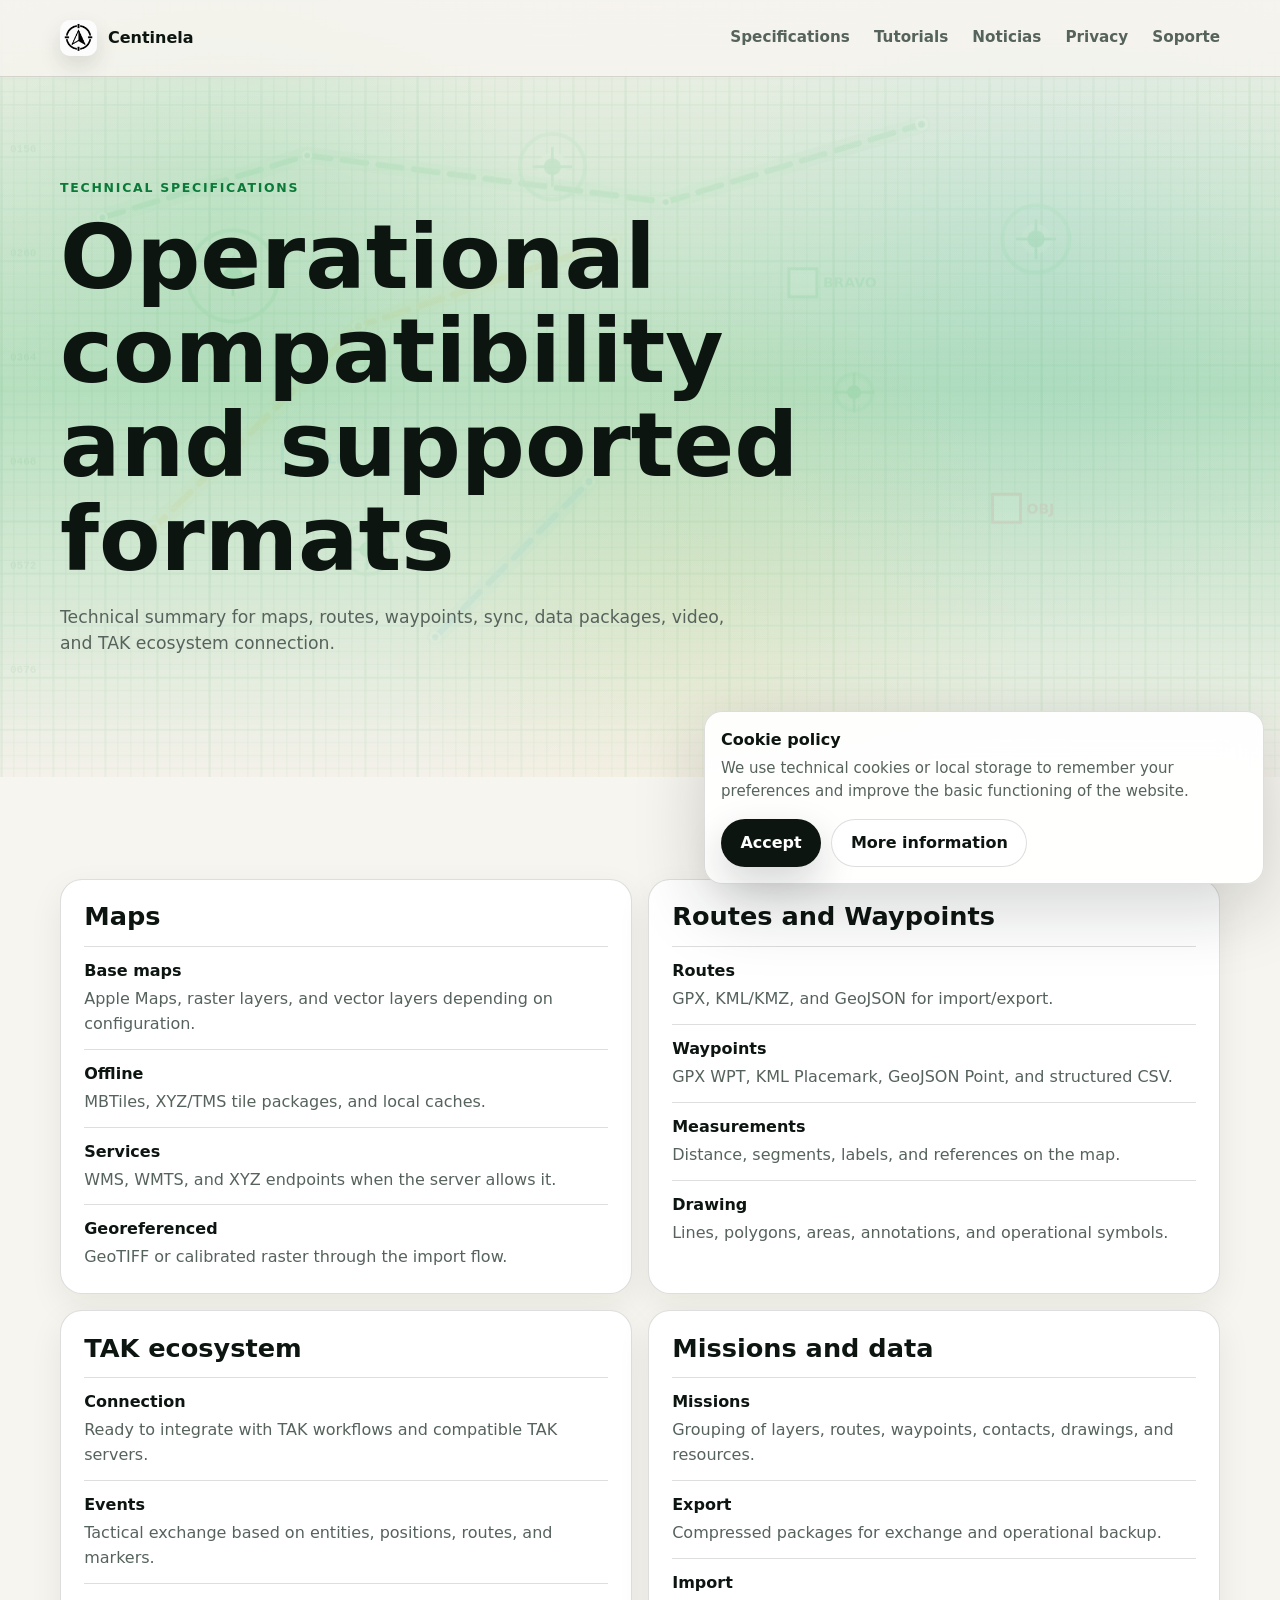
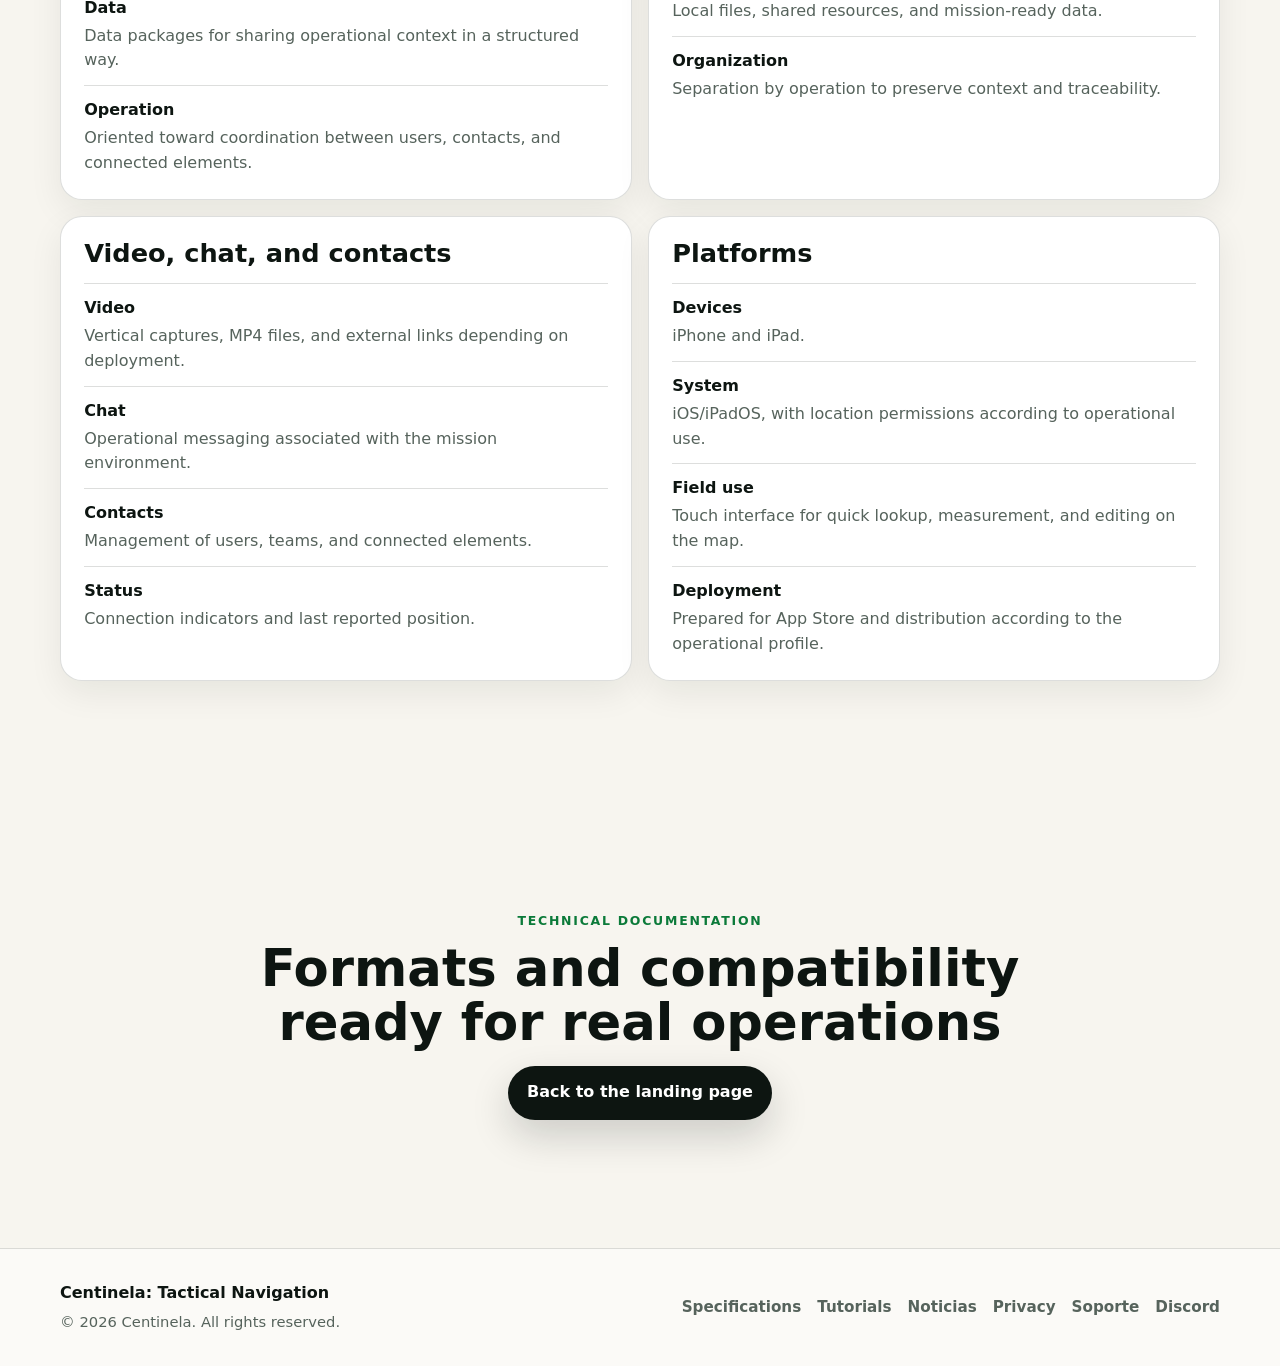
==== commit f1da6751: "Añade sección de Noticias - Nueva página noticias.html con el estilo del sitio - Enlace "Noticias" e" ====
--- a/especificaciones.html
+++ b/especificaciones.html
@@ -39,6 +39,7 @@
         <div class="nav-links" id="primary-navigation">
           <a href="especificaciones.html" aria-current="page">Especificaciones</a>
           <a href="tutoriales.html">Tutoriales</a>
+          <a href="noticias.html">Noticias</a>
           <a href="privacidad.html">Privacidad</a>
           <a href="soporte.html">Soporte</a>
         </div>
@@ -142,6 +143,7 @@
         <nav aria-label="Enlaces de pie de página">
           <a href="especificaciones.html">Especificaciones</a>
           <a href="tutoriales.html">Tutoriales</a>
+          <a href="noticias.html">Noticias</a>
           <a href="privacidad.html">Privacidad</a>
           <a href="soporte.html">Soporte</a>
           <a href="https://discord.gg/jWzjWPPz" target="_blank" rel="noopener">Discord</a>
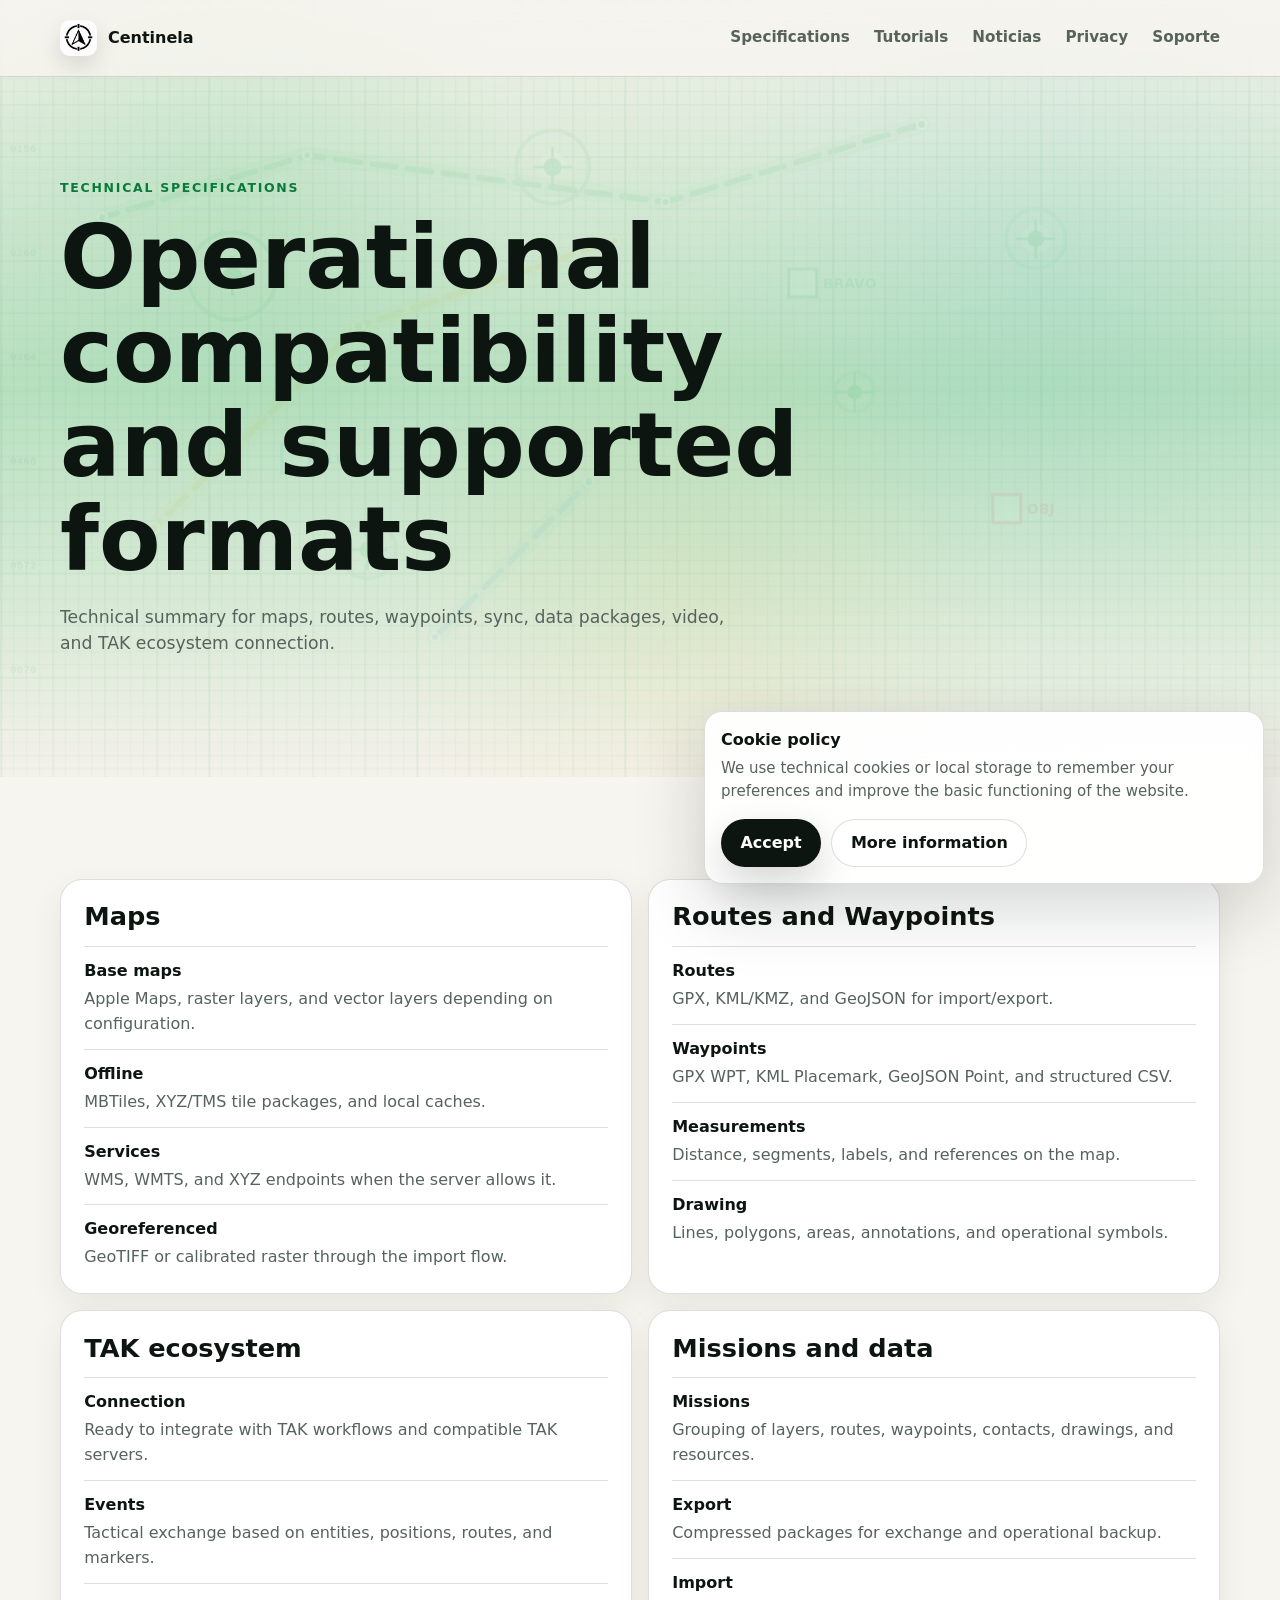
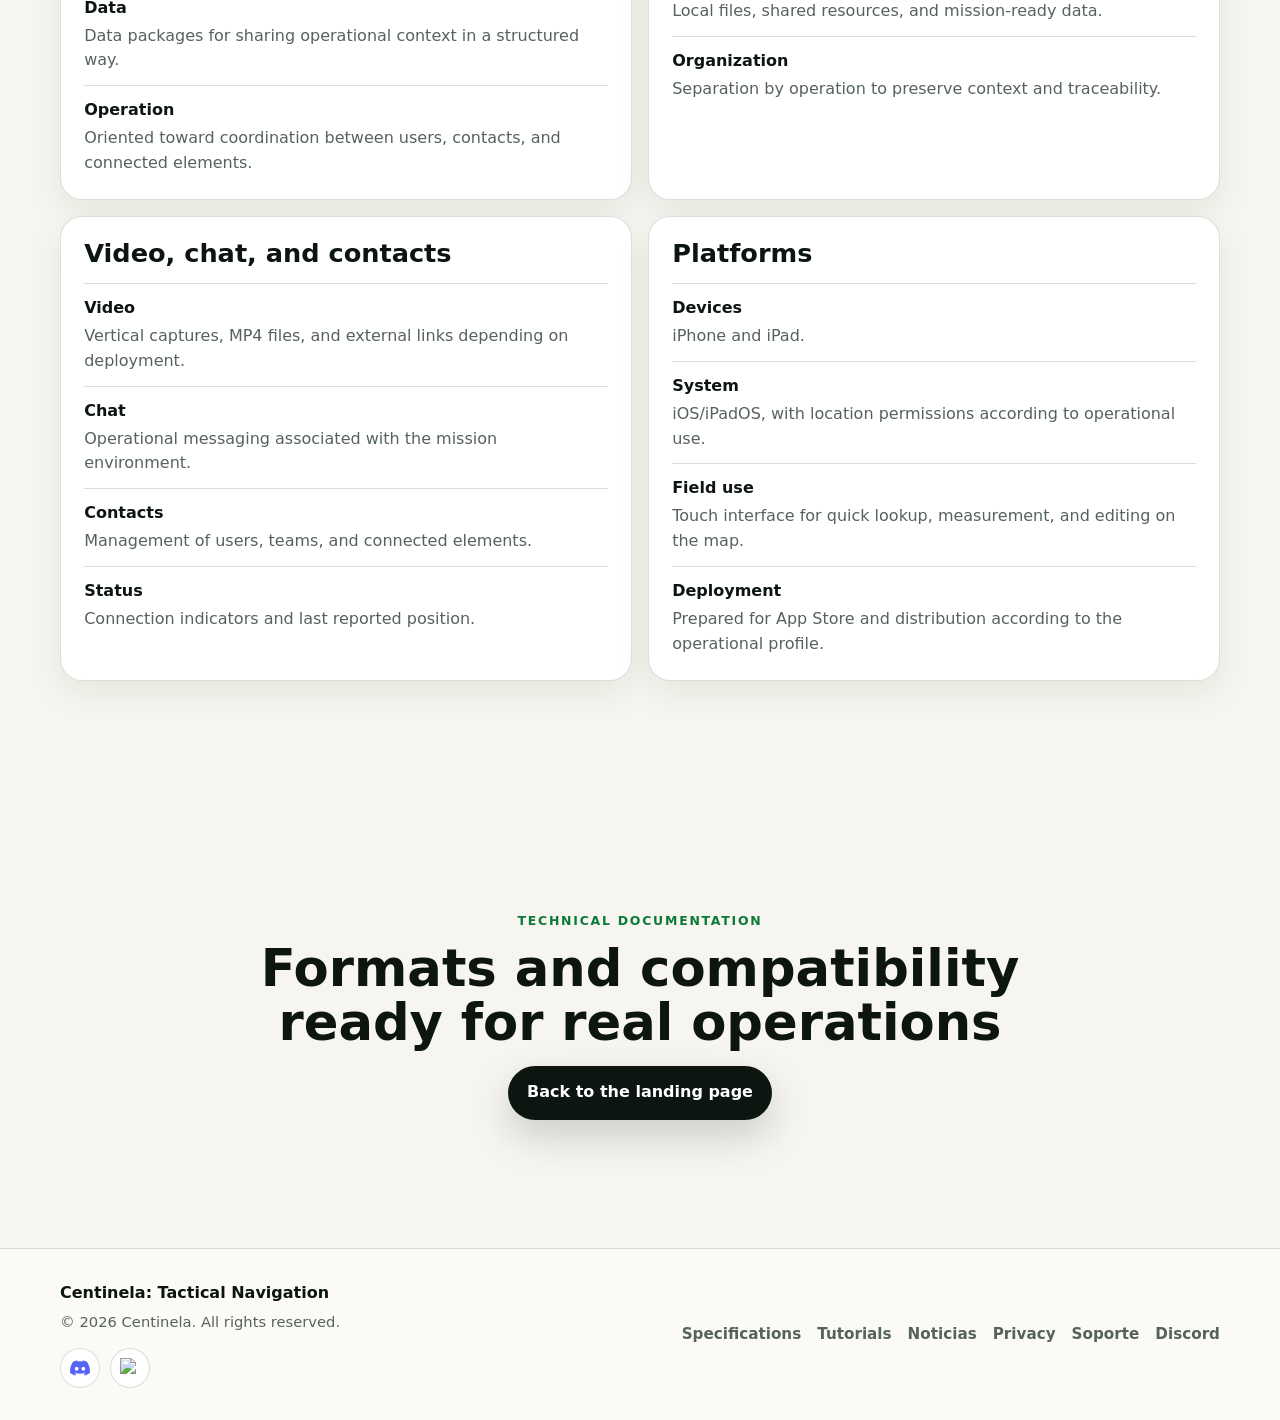
==== commit 944bdb8d: "Añade iconos de Discord y WhatsApp (acceso a noticias) - Iconos sociales en el pie de todas las pági" ====
--- a/especificaciones.html
+++ b/especificaciones.html
@@ -139,6 +139,10 @@
         <div>
           <strong>Centinela: Navegación Táctica</strong>
           <p>© <span id="copyright-year"></span> Centinela. Todos los derechos reservados.</p>
+          <div class="social-links">
+            <a href="https://discord.gg/tJdQnWvt" target="_blank" rel="noopener" aria-label="Discord de Centinela"><img src="assets/icons/discord.svg" alt="Discord" /></a>
+            <a href="https://whatsapp.com/channel/0029VbD3IBv2ZjCs3SlrxM1f" target="_blank" rel="noopener" aria-label="Canal de WhatsApp de Centinela"><img src="assets/icons/whatsapp.svg" alt="WhatsApp" /></a>
+          </div>
         </div>
         <nav aria-label="Enlaces de pie de página">
           <a href="especificaciones.html">Especificaciones</a>
--- a/styles.css
+++ b/styles.css
@@ -1665,3 +1665,53 @@
     animation-duration: 0.01ms !important;
   }
 }
+
+/* Badge oficial "Consíguelo en el App Store" (sección CTA) */
+.app-store-badge {
+  display: inline-block;
+  margin-top: 1.6rem;
+  line-height: 0;
+}
+.app-store-badge img {
+  width: auto;
+  height: 54px;
+  margin: 0;
+  border-radius: 0;
+  box-shadow: none;
+  transition: transform 0.15s ease, opacity 0.15s ease;
+}
+.app-store-badge:hover img {
+  transform: translateY(-2px);
+  opacity: 0.92;
+}
+.app-store-badge:focus-visible {
+  outline: 2px solid var(--green);
+  outline-offset: 4px;
+  border-radius: 8px;
+}
+
+/* Iconos sociales (Discord / WhatsApp) */
+.social-links {
+  display: flex;
+  gap: 0.6rem;
+  margin-top: 0.9rem;
+}
+.social-links a {
+  display: inline-flex;
+  align-items: center;
+  justify-content: center;
+  width: 40px;
+  height: 40px;
+  border-radius: 50%;
+  background: var(--surface-solid);
+  border: 1px solid var(--line);
+  transition: transform 0.15s ease, box-shadow 0.15s ease;
+}
+.social-links a:hover {
+  transform: translateY(-2px);
+  box-shadow: var(--shadow);
+}
+.social-links img {
+  width: 20px;
+  height: 20px;
+}
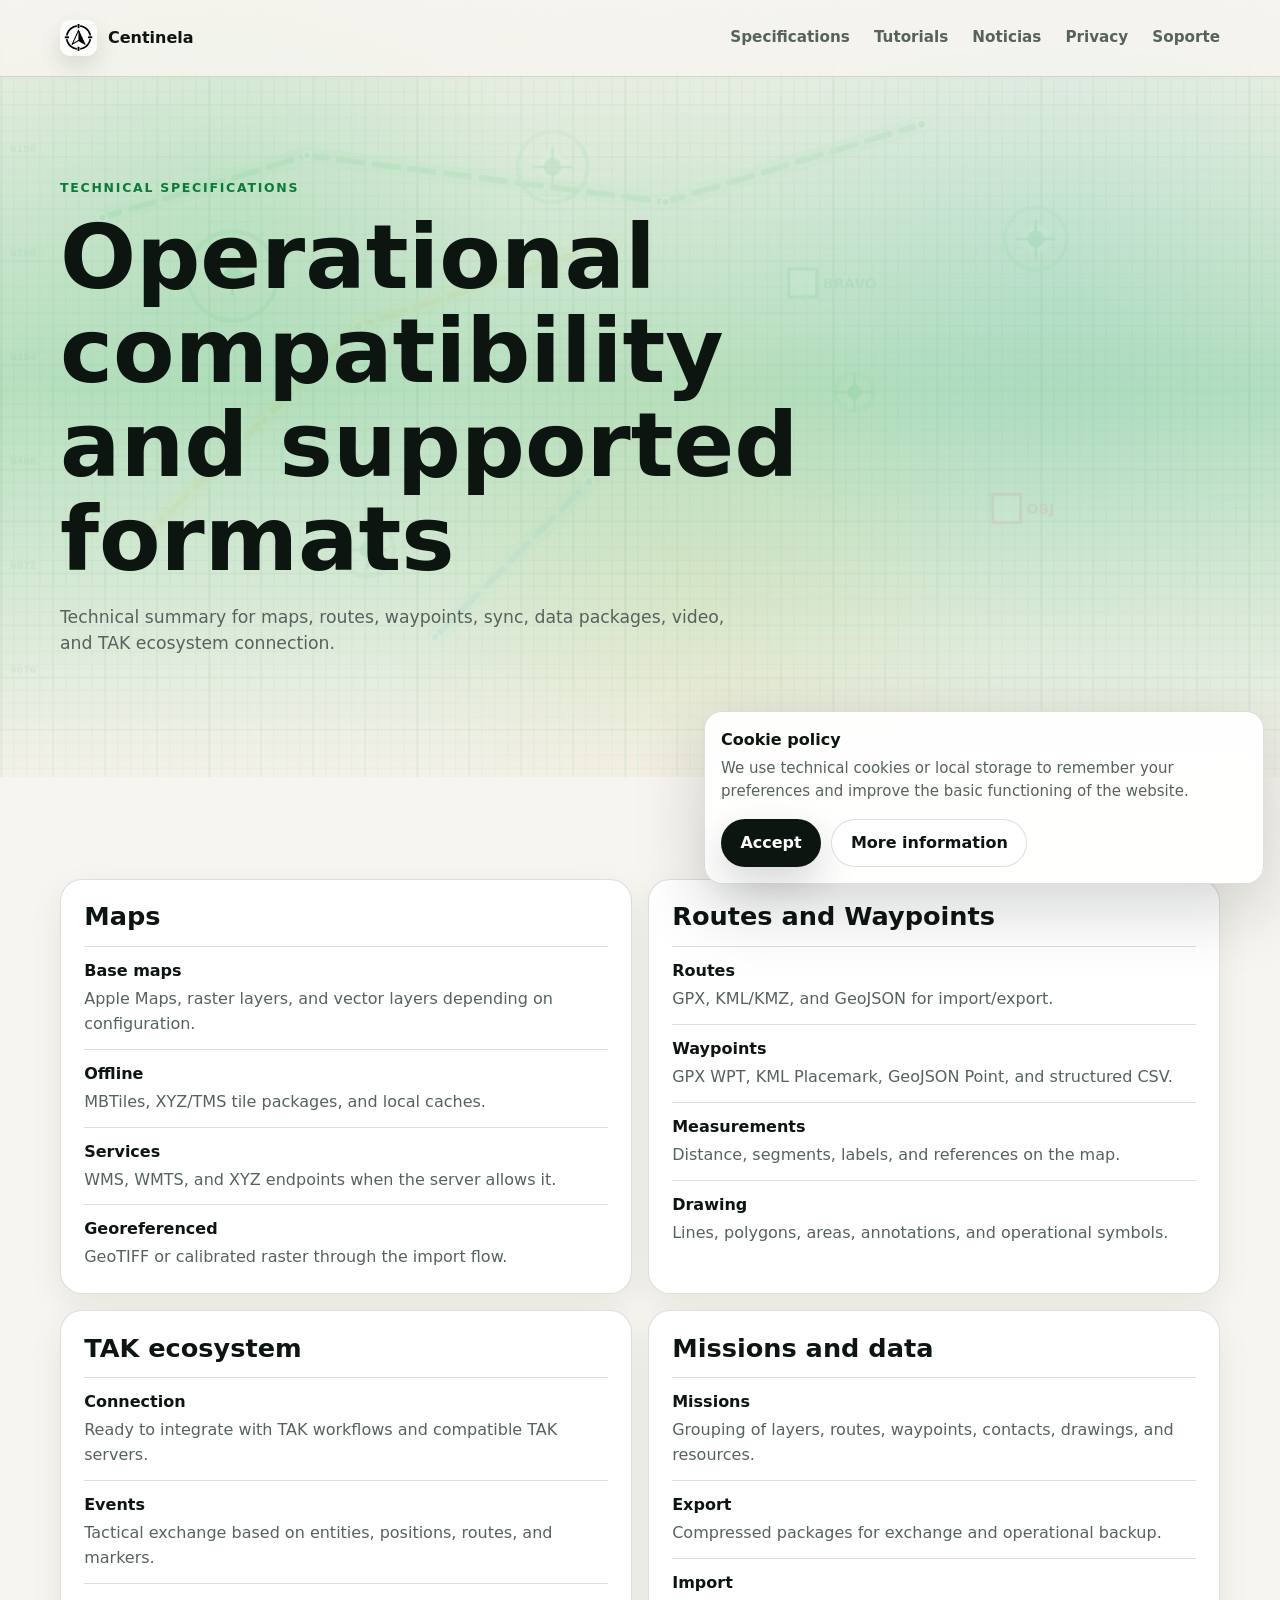
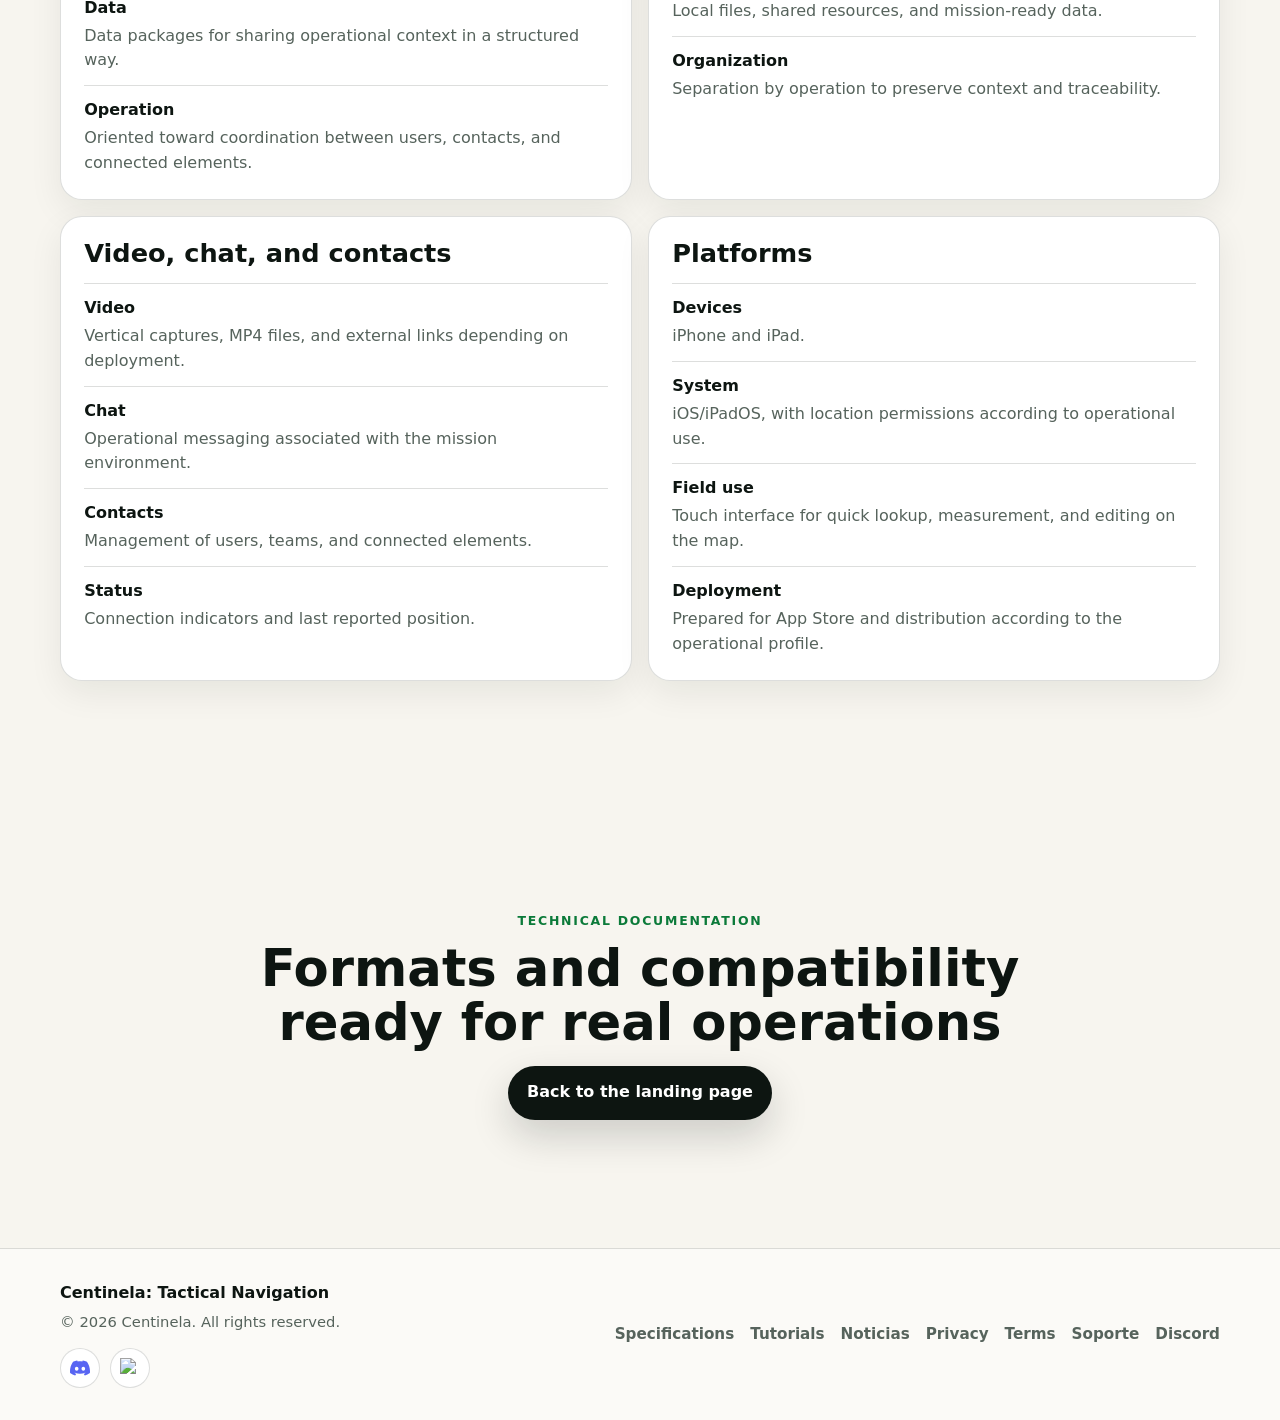
==== commit a13a744d: "Add legal liability terms" ====
--- a/especificaciones.html
+++ b/especificaciones.html
@@ -149,6 +149,7 @@
           <a href="tutoriales.html">Tutoriales</a>
           <a href="noticias.html">Noticias</a>
           <a href="privacidad.html">Privacidad</a>
+          <a href="privacidad.html#terminos">Términos</a>
           <a href="soporte.html">Soporte</a>
           <a href="https://discord.gg/jWzjWPPz" target="_blank" rel="noopener">Discord</a>
         </nav>
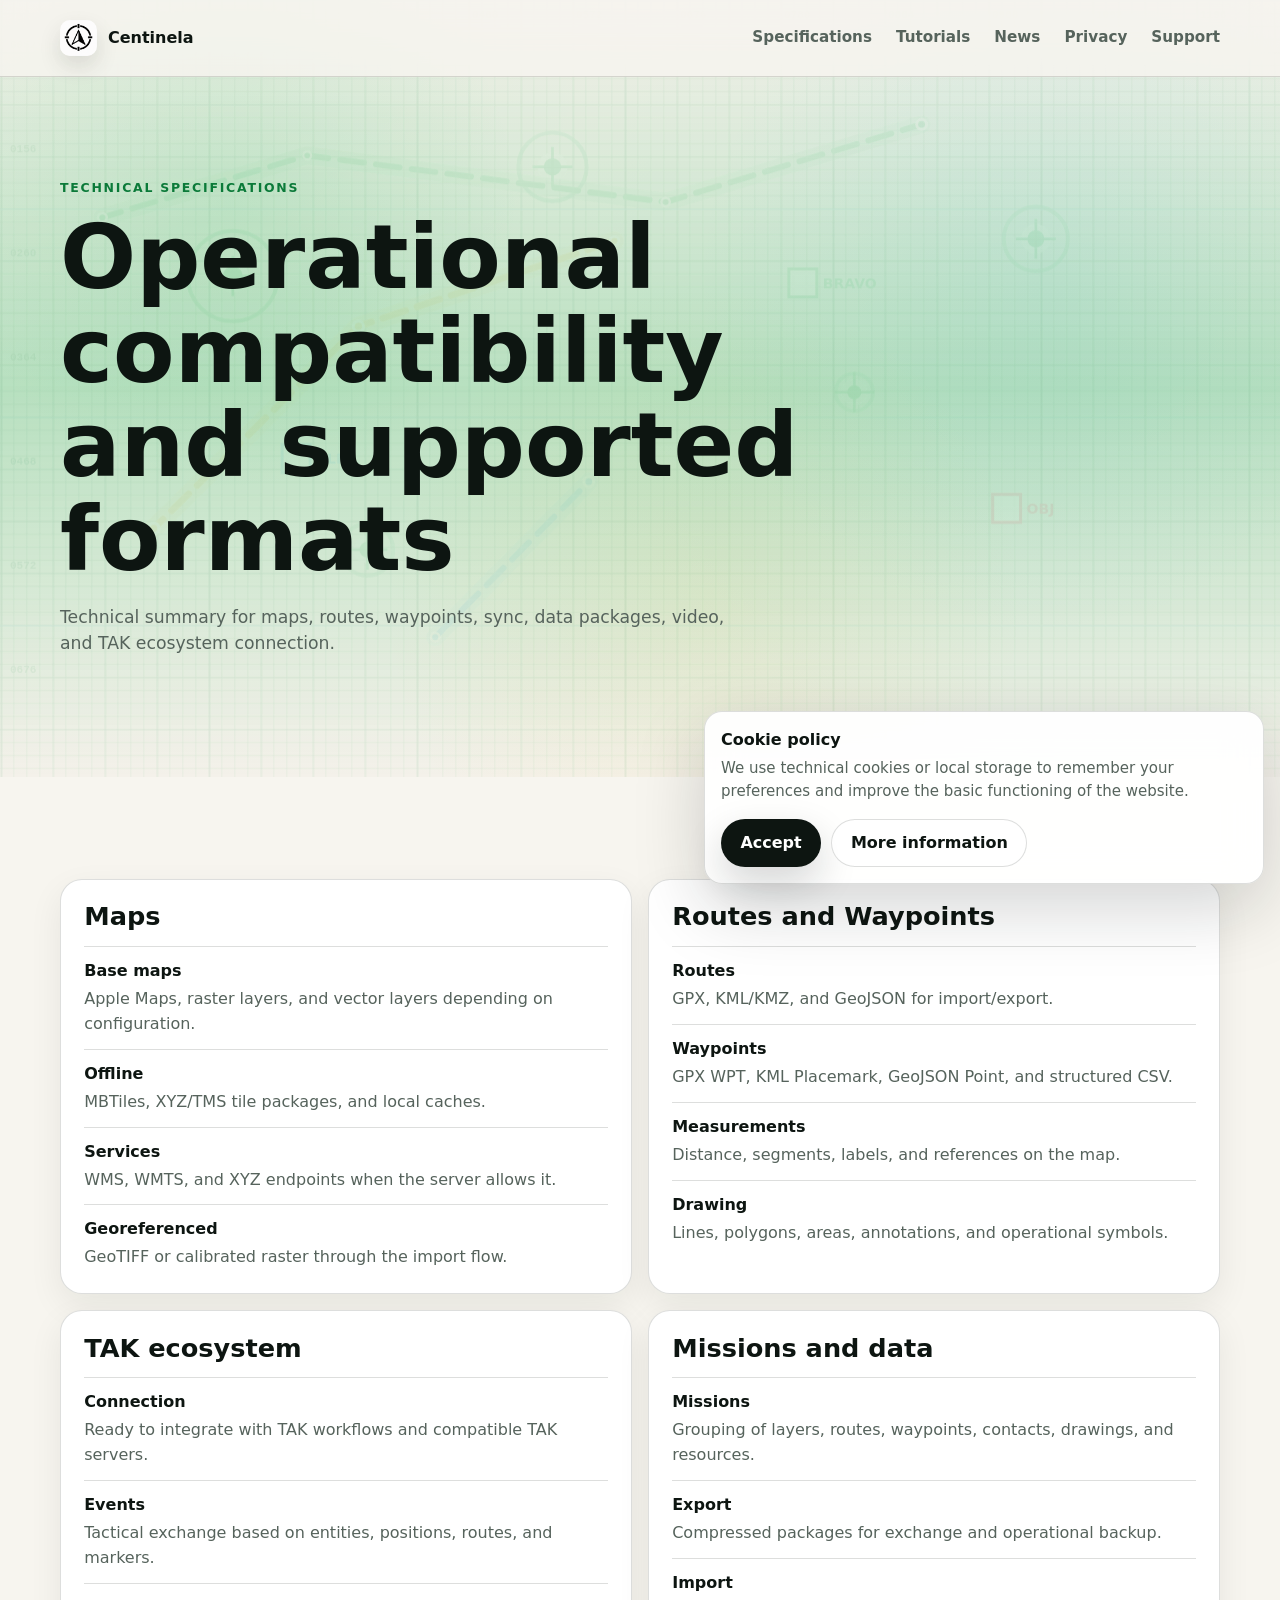
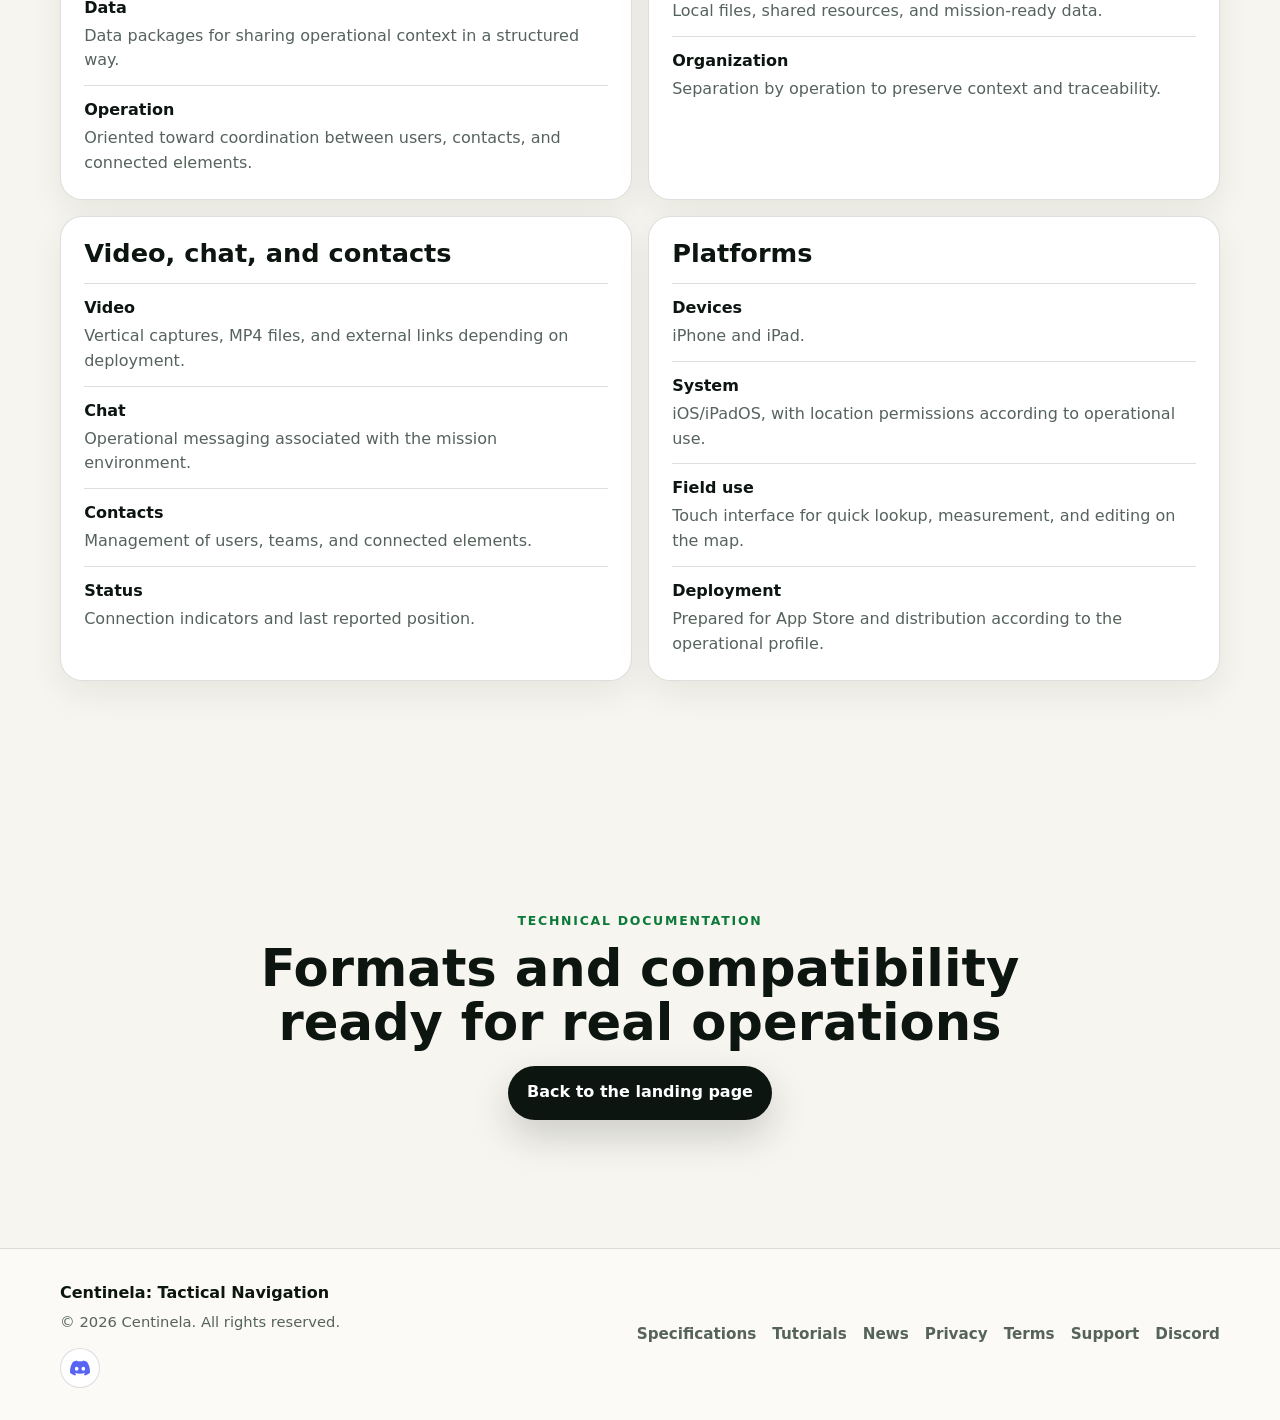
==== commit c2bfb312: "Web: elimina referencias a WhatsApp" ====
--- a/especificaciones.html
+++ b/especificaciones.html
@@ -141,7 +141,6 @@
           <p>© <span id="copyright-year"></span> Centinela. Todos los derechos reservados.</p>
           <div class="social-links">
             <a href="https://discord.gg/tJdQnWvt" target="_blank" rel="noopener" aria-label="Discord de Centinela"><img src="assets/icons/discord.svg" alt="Discord" /></a>
-            <a href="https://whatsapp.com/channel/0029VbD3IBv2ZjCs3SlrxM1f" target="_blank" rel="noopener" aria-label="Canal de WhatsApp de Centinela"><img src="assets/icons/whatsapp.svg" alt="WhatsApp" /></a>
           </div>
         </div>
         <nav aria-label="Enlaces de pie de página">
--- a/styles.css
+++ b/styles.css
@@ -1313,6 +1313,15 @@
   gap: 0.55rem;
   margin: 1rem 0 0;
   padding-left: 1.2rem;
+}
+
+.privacy-card code {
+  padding: 0.1em 0.4em;
+  border-radius: 6px;
+  background: rgba(12, 122, 57, 0.1);
+  color: var(--green-dark);
+  font-family: ui-monospace, SFMono-Regular, Menlo, Consolas, monospace;
+  font-size: 0.92em;
 }
 
 .privacy-updated {
@@ -1690,7 +1699,7 @@
   border-radius: 8px;
 }
 
-/* Iconos sociales (Discord / WhatsApp) */
+/* Iconos sociales (Discord) */
 .social-links {
   display: flex;
   gap: 0.6rem;
